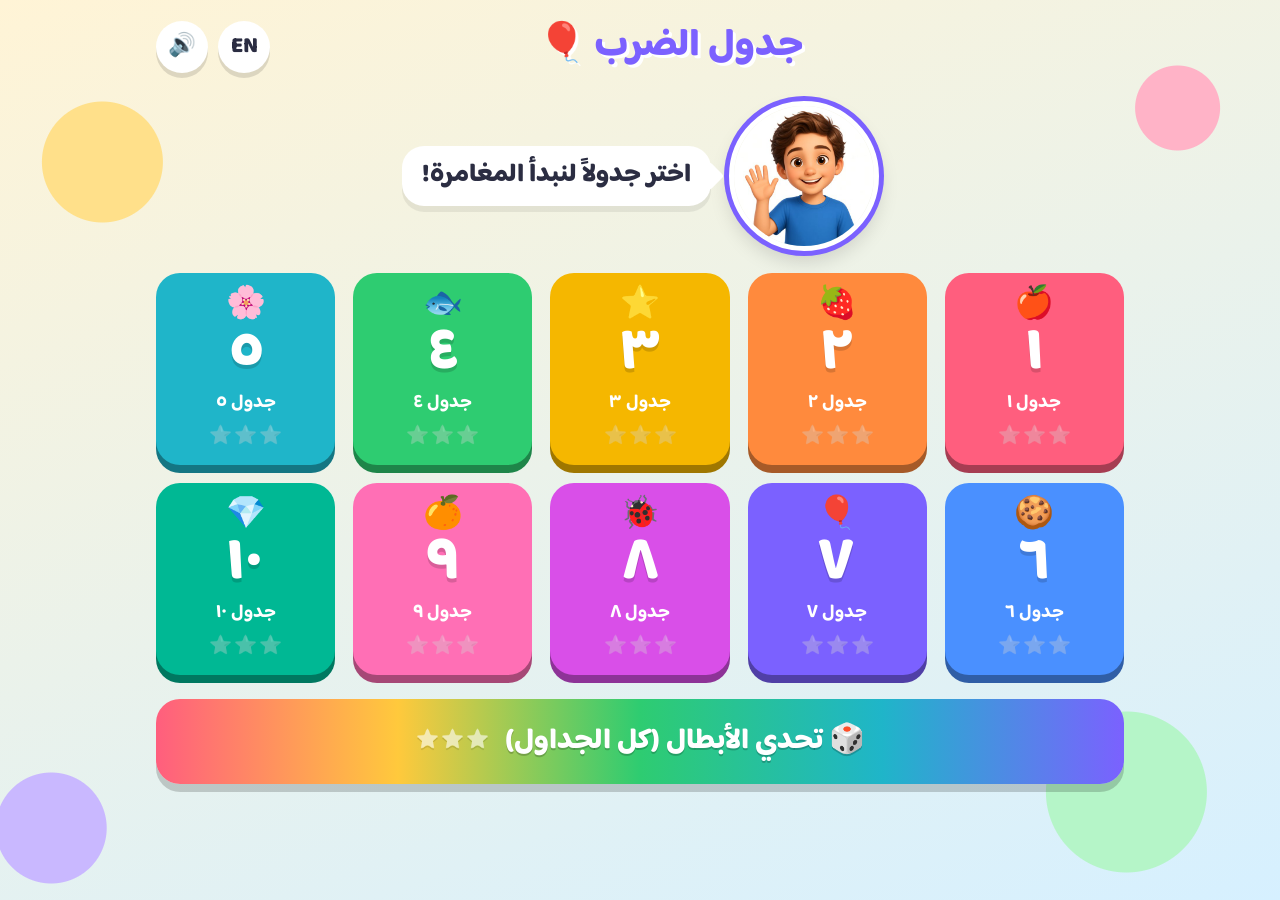
==== index.html @ 3c99bd3b "Times tables app with avatar, offline support and Android APK build Co-authored-by: Cursor <cursorag" ====
<!doctype html>
<html lang="ar" dir="rtl">
<head>
  <meta charset="utf-8">
  <meta name="viewport" content="width=device-width, initial-scale=1, viewport-fit=cover">
  <meta name="theme-color" content="#7B61FF">
  <title>جدول الضرب</title>
  <link rel="manifest" href="manifest.webmanifest">
  <link rel="icon" type="image/png" href="icons/icon-192.png">
  <link rel="apple-touch-icon" href="icons/apple-touch-icon.png">
  <meta name="apple-mobile-web-app-capable" content="yes">
  <meta name="mobile-web-app-capable" content="yes">
  <meta name="apple-mobile-web-app-title" content="جدول الضرب">
  <meta name="apple-mobile-web-app-status-bar-style" content="default">
  <link rel="preconnect" href="https://fonts.googleapis.com">
  <link rel="preconnect" href="https://fonts.gstatic.com" crossorigin>
  <link href="https://fonts.googleapis.com/css2?family=Baloo+Bhaijaan+2:wght@500;700;800&display=swap" rel="stylesheet">
  <link rel="stylesheet" href="css/styles.css">
</head>
<body>
  <canvas id="confetti" aria-hidden="true"></canvas>

  <header class="topbar">
    <button id="homeBtn" class="icon-btn" type="button">🏠</button>
    <h1 id="appTitle"></h1>
    <div class="top-actions">
      <button id="langBtn" class="icon-btn" type="button"></button>
      <button id="soundBtn" class="icon-btn" type="button"></button>
    </div>
  </header>

  <main id="app"></main>

  <script src="js/sounds.js"></script>
  <script src="js/confetti.js"></script>
  <script src="js/app.js"></script>
  <script>
    if ('serviceWorker' in navigator) {
      addEventListener('load', () => navigator.serviceWorker.register('sw.js'));
    }
  </script>
</body>
</html>
---- css/styles.css ----
:root {
  --ink: #2B2D42;
  --pink: #FF5E7E;
  --pink-dark: #C93D5C;
  --yellow: #FFC93C;
  --green: #2ECC71;
  --green-dark: #1E9E55;
  --blue: #1FB5C9;
  --blue-dark: #168797;
  --purple: #7B61FF;
  --purple-dark: #5A43D6;
  --radius: 24px;
  --font: 'Baloo Bhaijaan 2', 'Segoe UI', Tahoma, sans-serif;
}

* { box-sizing: border-box; }

html, body { margin: 0; min-height: 100%; }

body {
  font-family: var(--font);
  color: var(--ink);
  background:
    radial-gradient(circle at 8% 18%, #FFE08A 0 60px, transparent 61px),
    radial-gradient(circle at 92% 12%, #FFB3C7 0 42px, transparent 43px),
    radial-gradient(circle at 88% 88%, #B5F5C8 0 80px, transparent 81px),
    radial-gradient(circle at 4% 92%, #C9B8FF 0 55px, transparent 56px),
    linear-gradient(160deg, #FFF4D6, #D6F0FF);
  background-attachment: fixed;
  -webkit-tap-highlight-color: transparent;
}

button {
  font-family: inherit;
  cursor: pointer;
  border: none;
  color: inherit;
}

button:focus-visible {
  outline: 4px solid var(--purple);
  outline-offset: 3px;
}

#confetti {
  position: fixed;
  inset: 0;
  width: 100%;
  height: 100%;
  pointer-events: none;
  z-index: 50;
}

.center { text-align: center; }

.card {
  background: #fff;
  border-radius: var(--radius);
  box-shadow: 0 8px 0 rgba(0, 0, 0, .07), 0 14px 30px rgba(0, 0, 0, .08);
  padding: 20px;
}

/* ---------- Top bar ---------- */

.topbar {
  display: flex;
  align-items: center;
  justify-content: space-between;
  gap: 12px;
  max-width: 1000px;
  margin: 0 auto;
  padding: 14px 16px;
}

.topbar h1 {
  margin: 0;
  font-size: clamp(1.5rem, 4.5vw, 2.4rem);
  font-weight: 800;
  color: var(--purple);
  text-align: center;
  text-shadow: 3px 3px 0 #fff;
}

.top-actions { display: flex; gap: 10px; }

.icon-btn {
  width: 52px;
  height: 52px;
  flex: none;
  border-radius: 50%;
  background: #fff;
  font-size: 1.4rem;
  font-weight: 800;
  box-shadow: 0 5px 0 rgba(0, 0, 0, .12);
  transition: transform .1s, box-shadow .1s;
}

.icon-btn:active { transform: translateY(3px); box-shadow: 0 2px 0 rgba(0, 0, 0, .12); }
.icon-btn.hidden { visibility: hidden; }

main {
  max-width: 1000px;
  margin: 0 auto;
  padding: 4px 16px 48px;
}

/* ---------- Home ---------- */

.grid {
  display: grid;
  grid-template-columns: repeat(auto-fill, minmax(150px, 1fr));
  gap: 18px;
}

.table-card {
  display: flex;
  flex-direction: column;
  align-items: center;
  gap: 2px;
  padding: 14px 10px 12px;
  border-radius: var(--radius);
  background: var(--c);
  color: #fff;
  box-shadow: 0 8px 0 color-mix(in srgb, var(--c) 65%, #000);
  transition: transform .12s, box-shadow .12s;
}

.table-card:hover { transform: translateY(-4px) rotate(-1.5deg); }
.table-card:active { transform: translateY(5px); box-shadow: 0 3px 0 color-mix(in srgb, var(--c) 65%, #000); }

.card-emoji { font-size: 2rem; line-height: 1.2; }
.card-num { font-size: 3.6rem; font-weight: 800; line-height: 1; text-shadow: 0 4px 0 rgba(0, 0, 0, .15); }
.card-label { font-size: 1.15rem; font-weight: 700; }

.stars { display: inline-flex; gap: 2px; font-size: 1.15rem; }
.star { filter: grayscale(1); opacity: .35; }
.star.on { filter: none; opacity: 1; }

.mixed-card {
  display: flex;
  flex-wrap: wrap;
  align-items: center;
  justify-content: center;
  gap: 10px 16px;
  width: 100%;
  margin-top: 24px;
  padding: 18px;
  border-radius: var(--radius);
  background: linear-gradient(90deg, #FF5E7E, #FFC93C, #2ECC71, #1FB5C9, #7B61FF);
  color: #fff;
  font-size: clamp(1.3rem, 3.5vw, 1.8rem);
  font-weight: 800;
  text-shadow: 0 2px 0 rgba(0, 0, 0, .2);
  box-shadow: 0 8px 0 rgba(0, 0, 0, .18);
  transition: transform .12s;
}

.mixed-card:hover { transform: translateY(-3px) scale(1.01); }
.mixed-card .star:not(.on) { filter: grayscale(1) brightness(2); opacity: .6; }

/* ---------- Mascot ---------- */

.mascot-row {
  --avatar: clamp(96px, 20vw, 140px);
  display: flex;
  align-items: center;
  justify-content: center;
  gap: 18px;
  margin: 4px 0 16px;
}

.mascot-row.large { --avatar: clamp(110px, 26vw, 150px); margin-bottom: 22px; }

.avatar {
  width: var(--avatar);
  height: var(--avatar);
  flex: none;
  border-radius: 50%;
  object-fit: cover;
  background: #fff;
  border: 5px solid #fff;
  box-shadow: 0 0 0 5px var(--c, var(--purple)), 0 10px 20px rgba(0, 0, 0, .15);
  user-select: none;
}

.mascot-row.large .avatar { animation: float 3s ease-in-out infinite; }

.bubble {
  position: relative;
  max-width: 420px;
  padding: 12px 20px;
  border-radius: 22px;
  background: #fff;
  font-size: clamp(1.15rem, 3.4vw, 1.6rem);
  font-weight: 800;
  line-height: 1.4;
  box-shadow: 0 6px 0 rgba(0, 0, 0, .07);
}

.bubble::before {
  content: '';
  position: absolute;
  top: 50%;
  inset-inline-start: -9px;
  width: 20px;
  height: 20px;
  background: #fff;
  transform: translateY(-50%) rotate(45deg);
  border-radius: 3px;
}

.jump { animation: jump .7s cubic-bezier(.3, 1.5, .6, 1); }
.nod { animation: nod .8s ease-in-out; }

/* ---------- Equation & arrays ---------- */

.equation {
  display: flex;
  align-items: center;
  justify-content: center;
  gap: .35em;
  font-size: 2rem;
  font-weight: 800;
  line-height: 1.3;
}

.equation .op { color: var(--pink); }
.equation .ans { color: color-mix(in srgb, var(--c, var(--purple)) 75%, #000); min-width: 1.2em; text-align: center; }

.array {
  display: flex;
  flex-direction: column;
  align-items: center;
  gap: 6px;
  font-size: var(--s);
}

.arr-row {
  display: flex;
  gap: 2px;
  padding: 2px 10px;
  border-radius: 14px;
  background: color-mix(in srgb, var(--c, var(--purple)) 16%, #fff);
}

.arr-row span { line-height: 1.25; }

.array-caption {
  margin: 12px 0 0;
  font-size: 1.2rem;
  font-weight: 700;
  text-align: center;
}

/* ---------- Review ---------- */

.review h2 {
  margin: 0;
  text-align: center;
  font-size: clamp(1.5rem, 4vw, 2.2rem);
}

.hint {
  margin: 2px 0 16px;
  text-align: center;
  font-size: 1.15rem;
}

.review-layout {
  display: grid;
  grid-template-columns: 1fr 1fr;
  gap: 20px;
  align-items: start;
}

.facts { display: flex; flex-direction: column; gap: 8px; }

.fact-row {
  padding: 4px 16px;
  border: 4px solid transparent;
  border-radius: 18px;
  background: #fff;
  box-shadow: 0 4px 0 rgba(0, 0, 0, .07);
  transition: transform .12s, border-color .12s;
}

.fact-row:nth-child(odd) { background: color-mix(in srgb, var(--c) 12%, #fff); }
.fact-row:hover { transform: scale(1.02); }
.fact-row.selected { border-color: var(--c); transform: scale(1.03); }
.fact-row .equation { font-size: 1.8rem; }

.review .visual {
  position: sticky;
  top: 16px;
  min-height: 220px;
  display: flex;
  flex-direction: column;
  align-items: center;
  justify-content: center;
  border-top: 10px solid var(--c);
}

@media (max-width: 720px) {
  .review-layout { grid-template-columns: 1fr; }
  .review .visual { position: static; order: -1; min-height: 160px; }
}

/* ---------- Buttons ---------- */

.big-btn {
  margin-top: 20px;
  padding: 12px 34px;
  border-radius: 999px;
  background: var(--pink);
  color: #fff;
  font-size: clamp(1.3rem, 4vw, 1.7rem);
  font-weight: 800;
  box-shadow: 0 7px 0 var(--pink-dark);
  transition: transform .1s, box-shadow .1s;
}

.big-btn:hover { transform: translateY(-2px); }
.big-btn:active { transform: translateY(5px); box-shadow: 0 2px 0 var(--pink-dark); }
.big-btn.alt { background: var(--blue); box-shadow: 0 7px 0 var(--blue-dark); }
.big-btn.alt2 { background: var(--purple); box-shadow: 0 7px 0 var(--purple-dark); }

/* ---------- Quiz ---------- */

.quiz-top {
  display: flex;
  align-items: center;
  justify-content: space-between;
  gap: 12px;
  margin-bottom: 16px;
}

.dots { display: flex; flex-wrap: wrap; gap: 7px; }

.dot {
  width: 20px;
  height: 20px;
  border-radius: 50%;
  background: #fff;
  box-shadow: inset 0 0 0 3px rgba(0, 0, 0, .1);
  transition: transform .2s;
}

.dot.now { background: var(--yellow); transform: scale(1.3); }
.dot.ok { background: var(--green); }
.dot.miss { background: #FFB199; }

.streak {
  padding: 4px 16px;
  border-radius: 999px;
  background: #fff;
  font-size: 1.3rem;
  font-weight: 800;
  box-shadow: 0 4px 0 rgba(0, 0, 0, .08);
}

.streak.hot { background: #FFE08A; animation: pulse 1s ease-in-out infinite; }

.question {
  text-align: center;
  border-top: 12px solid var(--c);
}

.q-label { margin: 0; font-size: 1.1rem; font-weight: 700; opacity: .65; }
.question .equation { font-size: clamp(3rem, 11vw, 5.2rem); }

.qmark {
  display: inline-block;
  color: var(--pink);
  animation: wobble 1.6s ease-in-out infinite;
}

.choices {
  display: grid;
  grid-template-columns: repeat(2, 1fr);
  gap: 16px;
  margin-top: 20px;
}

@media (min-width: 720px) {
  .choices { grid-template-columns: repeat(4, 1fr); }
}

.choice {
  min-height: 84px;
  padding: 10px 0;
  border: 4px solid var(--c);
  border-radius: 22px;
  background: #fff;
  font-size: clamp(2rem, 7vw, 2.8rem);
  font-weight: 800;
  box-shadow: 0 7px 0 color-mix(in srgb, var(--c) 60%, #000);
  transition: transform .1s, box-shadow .1s, opacity .2s;
}

.choice:hover:not(:disabled) { transform: translateY(-3px); }
.choice:active:not(:disabled) { transform: translateY(5px); box-shadow: 0 2px 0 color-mix(in srgb, var(--c) 60%, #000); }
.choice:disabled { cursor: default; }

.choice.right {
  border-color: var(--green);
  background: var(--green);
  color: #fff;
  box-shadow: 0 7px 0 var(--green-dark);
  animation: bounce .6s;
}

.choice.wrong {
  border-color: #FF8A6B;
  background: #FFE1D9;
  animation: wiggle .5s;
}

.choice.faded { opacity: .4; }

.feedback {
  min-height: 90px;
  margin-top: 20px;
  text-align: center;
}

.streak-msg { font-size: 1.5rem; font-weight: 800; color: #E8590C; }

.oops { margin-bottom: 14px; font-size: clamp(1.3rem, 4vw, 1.7rem); font-weight: 700; }
.oops b { font-size: 1.4em; color: var(--green-dark); }

.hint-visual { width: fit-content; max-width: 100%; margin: 0 auto; }

/* ---------- Result ---------- */

.result {
  max-width: 560px;
  margin: 20px auto 0;
  text-align: center;
}

.result-avatar {
  width: min(220px, 60vw);
  aspect-ratio: 1;
  border-radius: 50%;
  object-fit: cover;
  border: 6px solid #fff;
  box-shadow: 0 0 0 6px var(--yellow), 0 12px 24px rgba(0, 0, 0, .15);
  animation: float 2.5s ease-in-out infinite;
}
.result h2 { margin: 8px 0 0; font-size: clamp(1.6rem, 5vw, 2.2rem); }
.score { margin: 6px 0; font-size: 1.4rem; font-weight: 700; }
.stars-big .stars { font-size: 3.2rem; gap: 8px; }

.result-actions {
  display: flex;
  flex-direction: column;
  align-items: center;
}

.result-actions .big-btn { width: min(100%, 360px); margin-top: 16px; }

/* ---------- Animations ---------- */

.pop-in { animation: pop-in .45s cubic-bezier(.3, 1.6, .6, 1) backwards; animation-delay: var(--d, 0ms); }
.bounce { display: inline-block; animation: bounce .6s; }

@keyframes pop-in {
  from { transform: scale(.6); opacity: 0; }
  to { transform: scale(1); opacity: 1; }
}

@keyframes bounce {
  0% { transform: scale(1); }
  30% { transform: scale(1.2); }
  60% { transform: scale(.94); }
  100% { transform: scale(1); }
}

@keyframes wiggle {
  0%, 100% { transform: translateX(0); }
  20% { transform: translateX(-8px); }
  40% { transform: translateX(8px); }
  60% { transform: translateX(-5px); }
  80% { transform: translateX(5px); }
}

@keyframes float {
  0%, 100% { transform: translateY(0); }
  50% { transform: translateY(-8px); }
}

@keyframes jump {
  0% { transform: translateY(0) scale(1); }
  35% { transform: translateY(-22px) scale(1.12) rotate(-6deg); }
  65% { transform: translateY(0) scale(.96) rotate(4deg); }
  100% { transform: translateY(0) scale(1); }
}

@keyframes nod {
  0%, 100% { transform: rotate(0); }
  25% { transform: rotate(-7deg); }
  50% { transform: rotate(6deg); }
  75% { transform: rotate(-3deg); }
}

@keyframes pulse {
  0%, 100% { transform: scale(1); }
  50% { transform: scale(1.08); }
}

@keyframes wobble {
  0%, 100% { transform: rotate(0); }
  25% { transform: rotate(-12deg); }
  75% { transform: rotate(12deg); }
}

@media (prefers-reduced-motion: reduce) {
  *, *::before, *::after {
    animation-duration: .01ms !important;
    animation-iteration-count: 1 !important;
    transition: none !important;
  }
}
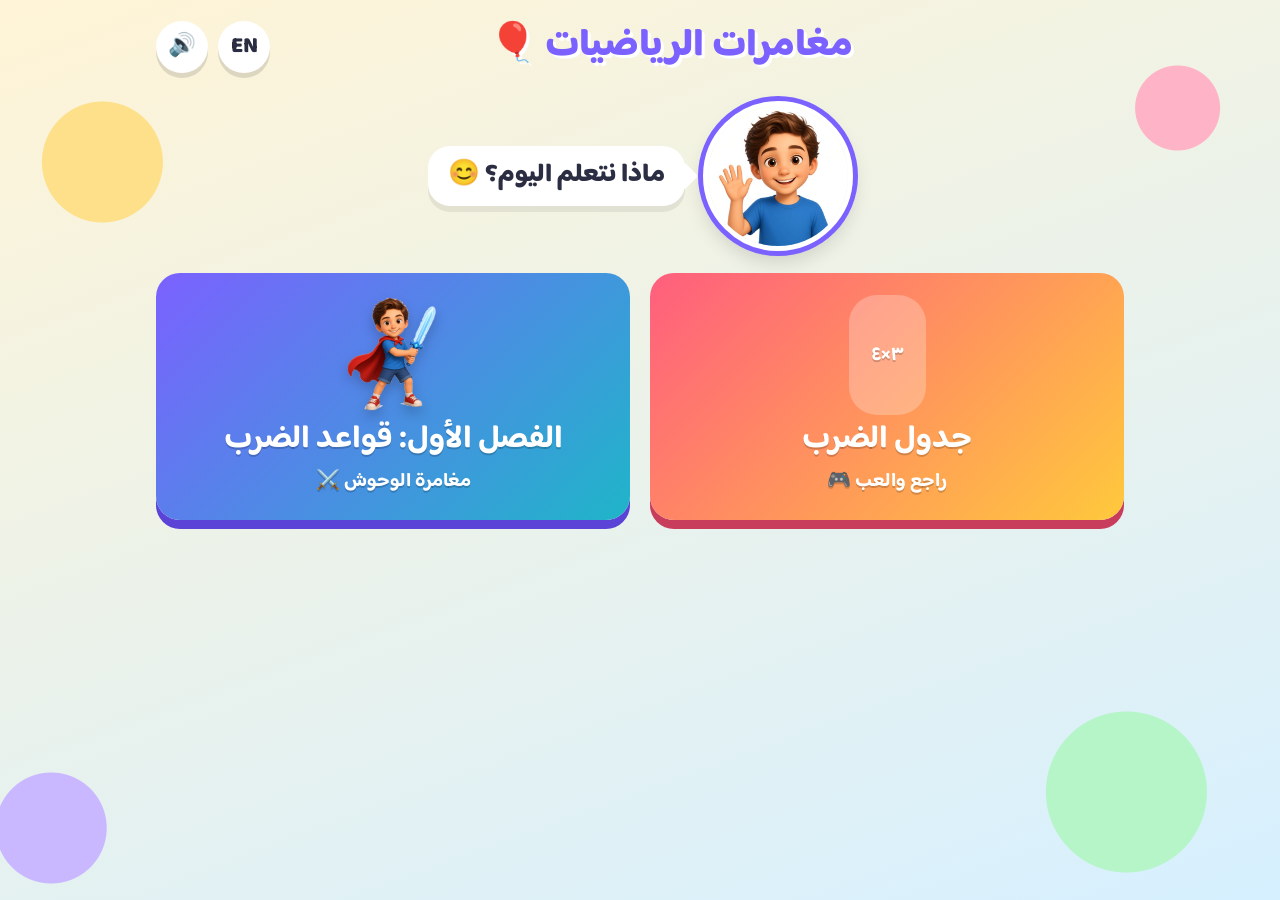
==== commit 2872e052: "Add Chapter 1 monster battle game (rules of multiplication) New start menu to choose Times Tables or" ====
--- a/index.html
+++ b/index.html
@@ -16,6 +16,7 @@
   <link rel="preconnect" href="https://fonts.gstatic.com" crossorigin>
   <link href="https://fonts.googleapis.com/css2?family=Baloo+Bhaijaan+2:wght@500;700;800&display=swap" rel="stylesheet">
   <link rel="stylesheet" href="css/styles.css">
+  <link rel="stylesheet" href="css/chapter1.css">
 </head>
 <body>
   <canvas id="confetti" aria-hidden="true"></canvas>
@@ -33,6 +34,7 @@
 
   <script src="js/sounds.js"></script>
   <script src="js/confetti.js"></script>
+  <script src="js/chapter1.js"></script>
   <script src="js/app.js"></script>
   <script>
     if ('serviceWorker' in navigator) {
--- a/css/chapter1.css
+++ b/css/chapter1.css
@@ -0,0 +1,289 @@
+/* ---------- Start menu ---------- */
+
+.start-cards {
+  display: grid;
+  grid-template-columns: repeat(auto-fit, minmax(260px, 1fr));
+  gap: 20px;
+}
+
+.start-card {
+  display: flex;
+  flex-direction: column;
+  align-items: center;
+  gap: 4px;
+  padding: 22px 16px;
+  border-radius: var(--radius);
+  background: var(--bg);
+  color: #fff;
+  text-shadow: 0 2px 0 rgba(0, 0, 0, .18);
+  box-shadow: 0 9px 0 var(--edge);
+  transition: transform .12s, box-shadow .12s;
+}
+
+.start-card:hover { transform: translateY(-4px) rotate(-1deg); }
+.start-card:active { transform: translateY(6px); box-shadow: 0 3px 0 var(--edge); }
+.start-card img { width: 120px; height: 120px; object-fit: contain; filter: drop-shadow(0 6px 6px rgba(0, 0, 0, .2)); }
+.start-icon {
+  display: flex;
+  align-items: center;
+  justify-content: center;
+  height: 120px;
+  padding: 0 22px;
+  border-radius: 28px;
+  background: rgba(255, 255, 255, .25);
+  font-size: 4rem;
+  font-weight: 800;
+}
+.start-card b { font-size: clamp(1.5rem, 4.5vw, 2rem); line-height: 1.3; }
+.start-card span { font-size: 1.2rem; font-weight: 700; }
+
+/* ---------- Shared ---------- */
+
+.ch1-title {
+  margin: 0 0 4px;
+  text-align: center;
+  font-size: clamp(1.4rem, 4vw, 2.1rem);
+  color: color-mix(in srgb, var(--c, var(--purple)) 70%, #000);
+}
+
+.hero-avatar { object-fit: contain; background: #FFF7E0; }
+
+.ch1-eq {
+  display: flex;
+  flex-wrap: wrap;
+  align-items: center;
+  justify-content: center;
+  gap: .25em;
+  font-size: clamp(2rem, 8vw, 3.4rem);
+  font-weight: 800;
+  line-height: 1.3;
+}
+
+.ch1-eq .op { color: var(--pink); }
+
+.ch1-eq .box {
+  display: inline-flex;
+  align-items: center;
+  justify-content: center;
+  min-width: 1.4em;
+  height: 1.4em;
+  padding: 0 .15em;
+  border: 4px dashed var(--c, var(--purple));
+  border-radius: 14px;
+  background: color-mix(in srgb, var(--c, var(--purple)) 10%, #fff);
+}
+
+.ch1-eq .box.filled {
+  border-style: solid;
+  border-color: var(--green);
+  background: var(--green);
+  color: #fff;
+  animation: bounce .6s;
+}
+
+.ch1-visual { display: flex; flex-direction: column; align-items: center; }
+
+.ch1-dots { display: flex; flex-direction: column; align-items: center; gap: 4px; direction: ltr; }
+.dot-row { display: flex; gap: 4px; }
+
+.ch1-dot {
+  width: var(--dot);
+  height: var(--dot);
+  border-radius: 50%;
+  background: var(--purple);
+  box-shadow: inset 0 -3px 0 rgba(0, 0, 0, .18);
+}
+
+.ch1-dot.b { background: #FF8A3D; }
+.ch1-dot.c { background: var(--blue); }
+
+.swap { display: flex; flex-wrap: wrap; align-items: center; justify-content: center; gap: 14px; }
+.swap-eq { font-size: 2.4rem; font-weight: 800; color: var(--pink); }
+
+.empty-groups { display: flex; flex-wrap: wrap; justify-content: center; gap: 10px; max-width: 320px; }
+
+.empty-group {
+  width: 52px;
+  height: 52px;
+  border: 4px dashed var(--blue);
+  border-radius: 50%;
+}
+
+/* ---------- Map ---------- */
+
+.levels { display: flex; flex-direction: column; gap: 14px; }
+
+.level-card {
+  display: flex;
+  align-items: center;
+  gap: 14px;
+  width: 100%;
+  padding: 10px 16px;
+  border: 4px solid var(--c);
+  border-radius: var(--radius);
+  background: #fff;
+  text-align: start;
+  box-shadow: 0 7px 0 color-mix(in srgb, var(--c) 60%, #000);
+  transition: transform .12s, box-shadow .12s;
+}
+
+.level-card:hover { transform: translateY(-3px); }
+.level-card:active { transform: translateY(5px); box-shadow: 0 2px 0 color-mix(in srgb, var(--c) 60%, #000); }
+.level-card.boss { background: linear-gradient(90deg, #FFF3C4, #F1E8FF); }
+.level-card.locked { filter: grayscale(.8); opacity: .75; }
+
+.level-monster { width: 84px; height: 84px; flex: none; object-fit: contain; }
+.level-info { display: flex; flex: 1; flex-direction: column; line-height: 1.35; }
+.level-num { font-size: 1rem; font-weight: 700; color: var(--c); }
+.level-info b { font-size: clamp(1.25rem, 4vw, 1.6rem); }
+.level-sub { font-size: 1.05rem; opacity: .75; }
+.level-status { flex: none; font-size: 1.6rem; }
+
+/* ---------- Learn ---------- */
+
+.rule-card { border-top: 12px solid var(--c); }
+.rule-card .ch1-eq { margin-bottom: 14px; }
+
+.rule-list { margin: 0; padding: 0; list-style: none; display: flex; flex-direction: column; gap: 10px; }
+.rule-list li { display: flex; align-items: center; gap: 12px; font-size: 1.15rem; line-height: 1.45; }
+.rule-list img { width: 56px; height: 56px; flex: none; object-fit: contain; }
+
+.vs-preview { display: flex; align-items: center; justify-content: center; gap: 12px; margin-top: 16px; }
+.vs-preview img { width: 110px; height: 110px; object-fit: contain; animation: float 2.4s ease-in-out infinite; }
+.vs-preview p { margin: 0; font-size: 1.35rem; font-weight: 800; }
+
+/* ---------- Battle ---------- */
+
+.arena {
+  --toward: 1;
+  position: relative;
+  display: flex;
+  align-items: flex-end;
+  justify-content: space-between;
+  gap: 8px;
+  padding: 12px 12px 18px;
+  border: 5px solid #fff;
+  border-radius: var(--radius);
+  background:
+    radial-gradient(circle at 85% 18%, #FFF6B0 0 28px, transparent 29px),
+    linear-gradient(#9EE3FF 0%, #D4F4FF 58%, #8EDB6E 58%, #5FC14A 100%);
+  box-shadow: 0 8px 0 rgba(0, 0, 0, .08);
+  overflow: hidden;
+}
+
+[dir=rtl] .arena { --toward: -1; }
+
+.fighter { display: flex; flex: 1; flex-direction: column; align-items: center; gap: 6px; min-width: 0; }
+.fighter img { display: block; width: clamp(120px, 34vw, 210px); height: clamp(120px, 34vw, 210px); object-fit: contain; filter: drop-shadow(0 8px 4px rgba(0, 0, 0, .22)); user-select: none; }
+
+[dir=rtl] .hero-img[data-face=right],
+[dir=ltr] .hero-img[data-face=left] { transform: scaleX(-1); }
+
+.hearts { display: flex; gap: 4px; font-size: clamp(1.5rem, 5vw, 2rem); }
+.heart.lost { animation: bounce .5s; opacity: .7; }
+
+.hp { width: min(100%, 220px); text-align: center; }
+.hp-name { display: block; font-size: 1.1rem; font-weight: 800; }
+
+.hp-bar {
+  height: 18px;
+  border: 3px solid #fff;
+  border-radius: 999px;
+  background: rgba(0, 0, 0, .18);
+  overflow: hidden;
+  direction: ltr;
+}
+
+[dir=rtl] .hp-bar { direction: rtl; }
+
+.hp-fill { height: 100%; border-radius: 999px; background: var(--green); transition: width .4s ease-out, background .4s; }
+.hp-fill.mid { background: var(--yellow); }
+.hp-fill.low { background: var(--pink); }
+.hp-num { font-size: 1rem; font-weight: 800; }
+
+.monster-wrap { position: relative; }
+
+.bob { animation: bob 2.2s ease-in-out infinite; }
+.bob.slow { animation-duration: 2.8s; }
+
+#heroWrap.lunge { animation: lunge .6s ease-out; }
+#heroWrap.hurt { animation: hit .5s ease-out; }
+.monster-wrap.hit { animation: hit .5s ease-out; }
+.monster-wrap.lunge-back { animation: lunge-back .6s ease-out; }
+.monster-wrap.defeated { animation: defeated 1.2s ease-in forwards; }
+
+#fx { position: absolute; inset: 0; pointer-events: none; }
+.boom { position: absolute; top: 30%; left: 50%; font-size: 4rem; transform: translate(-50%, -50%); animation: boom .6s ease-out forwards; }
+.damage { position: absolute; top: 4%; left: 50%; font-size: 2.2rem; font-weight: 800; color: var(--pink); text-shadow: 2px 2px 0 #fff; animation: float-up 1s ease-out forwards; }
+
+.battle-talk {
+  width: fit-content;
+  max-width: 100%;
+  margin: 14px auto 0;
+  padding: 8px 20px;
+  border-radius: 999px;
+  background: #fff;
+  font-size: clamp(1.1rem, 3.6vw, 1.4rem);
+  font-weight: 800;
+  text-align: center;
+  box-shadow: 0 5px 0 rgba(0, 0, 0, .07);
+}
+
+.ch1-question { margin-top: 14px; border-top: 12px solid var(--c); }
+
+.hint-card { width: fit-content; max-width: 100%; margin: 0 auto; }
+.hint-rule { margin: 0 0 12px; font-size: 1.2rem; font-weight: 700; }
+
+/* ---------- End ---------- */
+
+.ch1-end { max-width: 560px; margin: 20px auto 0; text-align: center; border-top: 12px solid var(--c); }
+.ch1-end h2 { margin: 8px 0 0; font-size: clamp(1.5rem, 5vw, 2.1rem); }
+
+.end-scene { display: flex; align-items: flex-end; justify-content: center; gap: 10px; }
+.end-hero { width: min(200px, 45vw); animation: float 2.5s ease-in-out infinite; }
+.end-monster { width: min(140px, 32vw); }
+.end-monster.beaten { transform: rotate(-80deg) translateY(20px); filter: grayscale(.7); opacity: .65; }
+
+/* ---------- Animations ---------- */
+
+@keyframes bob {
+  0%, 100% { transform: translateY(0); }
+  50% { transform: translateY(-6px); }
+}
+
+@keyframes lunge {
+  0% { transform: translateX(0); }
+  35% { transform: translateX(calc(var(--toward) * 70px)) scale(1.08); }
+  100% { transform: translateX(0); }
+}
+
+@keyframes lunge-back {
+  0% { transform: translateX(0); }
+  35% { transform: translateX(calc(var(--toward) * -60px)) scale(1.08); }
+  100% { transform: translateX(0); }
+}
+
+@keyframes hit {
+  0%, 100% { transform: translateX(0); filter: none; }
+  20% { transform: translateX(-10px); filter: brightness(1.8) saturate(.3); }
+  40% { transform: translateX(10px); }
+  60% { transform: translateX(-6px); filter: brightness(1.5); }
+  80% { transform: translateX(4px); }
+}
+
+@keyframes defeated {
+  0% { transform: none; opacity: 1; }
+  30% { transform: translateY(-20px) rotate(10deg); }
+  100% { transform: translateY(40px) rotate(-90deg) scale(.6); opacity: 0; }
+}
+
+@keyframes boom {
+  0% { transform: translate(-50%, -50%) scale(.3); opacity: 1; }
+  60% { transform: translate(-50%, -50%) scale(1.3); opacity: 1; }
+  100% { transform: translate(-50%, -50%) scale(1.5); opacity: 0; }
+}
+
+@keyframes float-up {
+  0% { transform: translate(-50%, 0); opacity: 1; }
+  100% { transform: translate(-50%, -50px); opacity: 0; }
+}
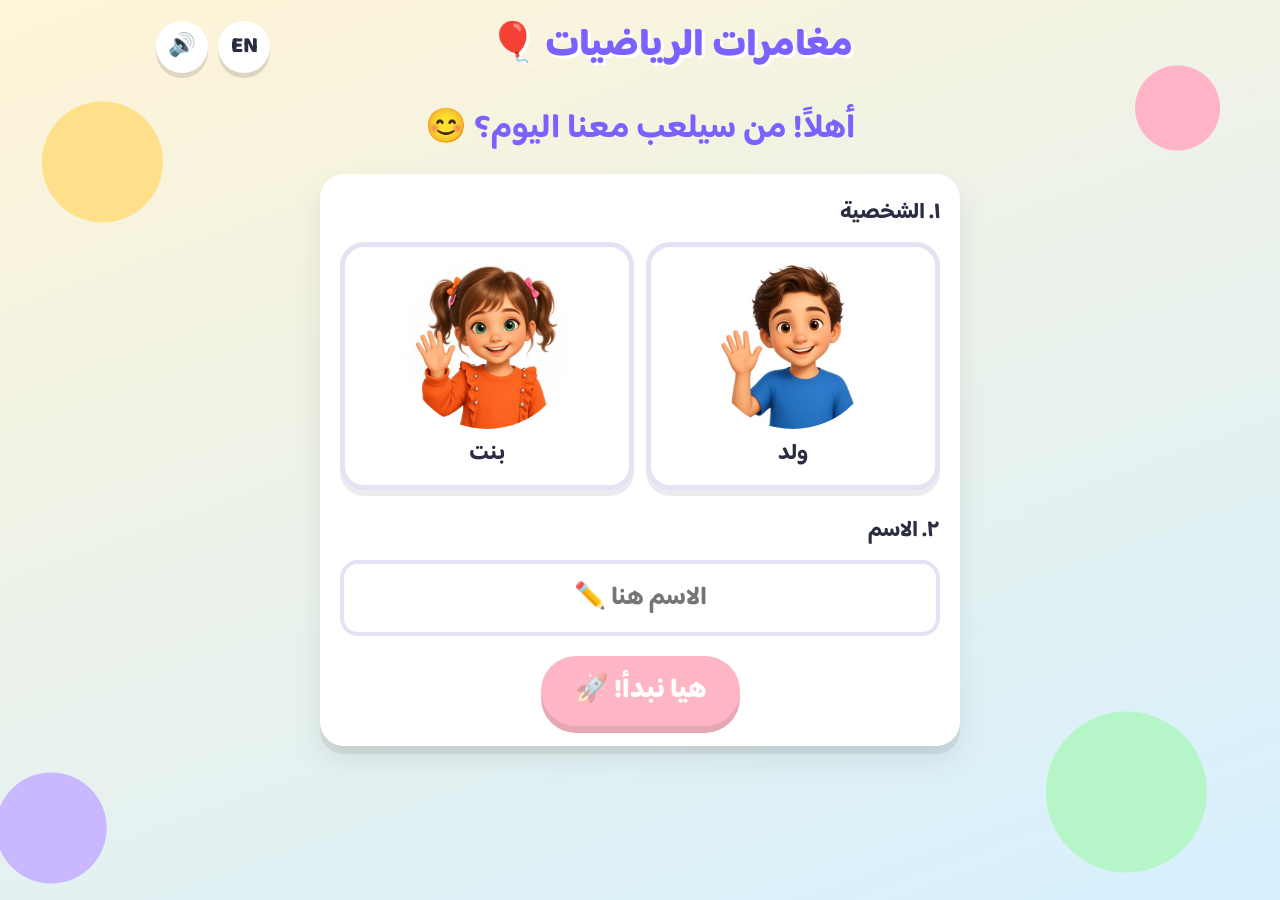
==== commit 52190e11: "Add Chapter 2 time adventure and boy/girl profile with saved name Chapter 2 'A Day with the Hero': r" ====
--- a/index.html
+++ b/index.html
@@ -17,6 +17,7 @@
   <link href="https://fonts.googleapis.com/css2?family=Baloo+Bhaijaan+2:wght@500;700;800&display=swap" rel="stylesheet">
   <link rel="stylesheet" href="css/styles.css">
   <link rel="stylesheet" href="css/chapter1.css">
+  <link rel="stylesheet" href="css/chapter2.css">
 </head>
 <body>
   <canvas id="confetti" aria-hidden="true"></canvas>
@@ -32,9 +33,11 @@
 
   <main id="app"></main>
 
+  <script src="js/profile.js"></script>
   <script src="js/sounds.js"></script>
   <script src="js/confetti.js"></script>
   <script src="js/chapter1.js"></script>
+  <script src="js/chapter2.js"></script>
   <script src="js/app.js"></script>
   <script>
     if ('serviceWorker' in navigator) {
--- a/css/styles.css
+++ b/css/styles.css
@@ -430,6 +430,72 @@
 
 .hint-visual { width: fit-content; max-width: 100%; margin: 0 auto; }
 
+/* ---------- Setup ---------- */
+
+.setup { max-width: 640px; margin: 0 auto; }
+
+.setup-talk {
+  margin: 4px 0 16px;
+  text-align: center;
+  font-size: clamp(1.5rem, 5vw, 2.1rem);
+  color: var(--purple);
+}
+
+.setup-card h3 { margin: 0 0 10px; font-size: 1.4rem; }
+
+.avatar-choices {
+  display: grid;
+  grid-template-columns: repeat(2, minmax(0, 1fr));
+  gap: 12px;
+  margin-bottom: 22px;
+}
+
+.avatar-choice {
+  display: flex;
+  flex-direction: column;
+  align-items: center;
+  gap: 6px;
+  padding: 12px;
+  border: 5px solid #E6E1F5;
+  border-radius: var(--radius);
+  background: #fff;
+  font-size: 1.4rem;
+  box-shadow: 0 6px 0 rgba(0, 0, 0, .08);
+  transition: transform .12s, border-color .12s;
+}
+
+.avatar-choice img { width: 100%; max-width: 170px; aspect-ratio: 1; border-radius: 50%; object-fit: cover; }
+.avatar-choice:hover { transform: translateY(-3px); }
+.avatar-choice.selected { border-color: var(--green); background: #EFFFF5; }
+.avatar-choice.selected b::after { content: ' ✅'; }
+
+.name-input {
+  width: 100%;
+  padding: 12px 18px;
+  border: 4px solid #E6E1F5;
+  border-radius: 18px;
+  font-family: inherit;
+  font-size: 1.6rem;
+  font-weight: 700;
+  color: var(--ink);
+  text-align: center;
+  outline: none;
+}
+
+.name-input:focus { border-color: var(--purple); }
+
+.big-btn:disabled { opacity: .45; cursor: default; transform: none; }
+
+.link-btn {
+  margin-top: 18px;
+  padding: 6px 14px;
+  border-radius: 999px;
+  background: rgba(255, 255, 255, .7);
+  font-size: 1.1rem;
+  font-weight: 700;
+  color: var(--purple-dark);
+}
+
 /* ---------- Result ---------- */
 
 .result {
--- a/css/chapter1.css
+++ b/css/chapter1.css
@@ -23,7 +23,7 @@
 .start-card:hover { transform: translateY(-4px) rotate(-1deg); }
 .start-card:active { transform: translateY(6px); box-shadow: 0 3px 0 var(--edge); }
 .start-card img { width: 120px; height: 120px; object-fit: contain; filter: drop-shadow(0 6px 6px rgba(0, 0, 0, .2)); }
-.start-icon {
+.start-card .start-icon {
   display: flex;
   align-items: center;
   justify-content: center;
--- a/css/chapter2.css
+++ b/css/chapter2.css
@@ -0,0 +1,255 @@
+/* ---------- Map ---------- */
+
+.level-icon {
+  display: flex;
+  align-items: center;
+  justify-content: center;
+  width: 84px;
+  height: 84px;
+  flex: none;
+  border-radius: 50%;
+  background: color-mix(in srgb, var(--c) 18%, #fff);
+  font-size: 2.8rem;
+}
+
+/* ---------- Clock ---------- */
+
+.clock {
+  display: block;
+  width: min(250px, 66vw);
+  margin: 0 auto;
+  user-select: none;
+}
+
+.clock.small { width: min(170px, 40vw); }
+.clock.interactive { touch-action: none; cursor: grab; }
+.clock.interactive.dragging { cursor: grabbing; }
+
+.clock .rim { fill: var(--c, var(--purple)); }
+.clock .face { fill: #fff; }
+.clock .tick { stroke: #B9BCCB; stroke-width: 1.5; stroke-linecap: round; }
+.clock .tick.big { stroke: var(--ink); stroke-width: 3; }
+.clock text { font-family: var(--font); font-size: 19px; font-weight: 800; fill: var(--ink); text-anchor: middle; dominant-baseline: central; }
+.clock .hand { stroke-linecap: round; }
+.clock .hour { stroke: var(--purple); stroke-width: 9; }
+.clock .minute { stroke: var(--pink); stroke-width: 6; }
+.clock .pin { fill: var(--ink); }
+.clock.correct .rim { fill: var(--green); }
+
+.clock-fig { margin: 0; text-align: center; }
+.clock-fig figcaption { margin-top: 6px; font-size: 1.2rem; font-weight: 800; color: color-mix(in srgb, var(--c) 70%, #000); }
+.clock-pair { display: flex; flex-wrap: wrap; justify-content: center; gap: 18px; }
+
+.clock-steps { display: flex; justify-content: center; gap: 14px; margin-top: 12px; }
+
+.step-btn {
+  padding: 6px 18px;
+  border: 3px solid var(--c, var(--purple));
+  border-radius: 999px;
+  background: #fff;
+  font-size: 1.15rem;
+  font-weight: 800;
+  box-shadow: 0 4px 0 color-mix(in srgb, var(--c, var(--purple)) 50%, #000);
+}
+
+.step-btn:active:not(:disabled) { transform: translateY(3px); box-shadow: 0 1px 0 color-mix(in srgb, var(--c, var(--purple)) 50%, #000); }
+.step-btn:disabled { opacity: .4; cursor: default; }
+
+/* ---------- Day path & scene ---------- */
+
+.c2-path {
+  display: flex;
+  justify-content: center;
+  flex-wrap: wrap;
+  gap: 6px;
+  margin-bottom: 12px;
+}
+
+.stop {
+  position: relative;
+  display: flex;
+  align-items: center;
+  justify-content: center;
+  width: 40px;
+  height: 40px;
+  border-radius: 50%;
+  background: #fff;
+  font-size: 1.3rem;
+  box-shadow: 0 3px 0 rgba(0, 0, 0, .1);
+  opacity: .55;
+}
+
+.stop.now { opacity: 1; box-shadow: 0 0 0 4px var(--c); animation: pulse 1.2s ease-in-out infinite; }
+.stop.ok, .stop.late { opacity: 1; }
+
+.stop.ok::after, .stop.late::after {
+  position: absolute;
+  bottom: -4px;
+  inset-inline-end: -4px;
+  width: 18px;
+  height: 18px;
+  border-radius: 50%;
+  color: #fff;
+  font-size: .75rem;
+  font-weight: 800;
+  line-height: 18px;
+  text-align: center;
+}
+
+.stop.ok::after { content: '✓'; background: var(--green); }
+.stop.late::after { content: '!'; background: #FF8A6B; }
+
+.c2-scene {
+  position: relative;
+  display: flex;
+  align-items: flex-end;
+  justify-content: space-between;
+  min-height: 170px;
+  padding: 34px 24px 0;
+  border: 5px solid #fff;
+  border-radius: var(--radius);
+  box-shadow: 0 8px 0 rgba(0, 0, 0, .08);
+  overflow: hidden;
+}
+
+.period-morning { background: linear-gradient(#FFD27A, #FFF1C9 60%, #8EDB6E 60%, #5FC14A); }
+.period-day { background: linear-gradient(#7FD3FF, #D4F4FF 60%, #8EDB6E 60%, #5FC14A); }
+.period-afternoon { background: linear-gradient(#FFB88C, #FFE0B8 60%, #7DCB5E 60%, #4FA83E); }
+.period-evening { background: linear-gradient(#B98CE0, #FFB6C9 60%, #6DB25A 60%, #46913A); }
+.period-night { background: linear-gradient(#26305E, #4A5BA8 60%, #2F6B3A 60%, #1F5129); }
+.period-stadium { background: linear-gradient(#7FD3FF, #D4F4FF 55%, #C0392B 55%, #C0392B 62%, #5FC14A 62%, #3E9B32); }
+
+.scene-label {
+  position: absolute;
+  top: 8px;
+  inset-inline-start: 12px;
+  padding: 2px 12px;
+  border-radius: 999px;
+  background: rgba(255, 255, 255, .85);
+  font-size: 1.05rem;
+  font-weight: 800;
+}
+
+.c2-hero {
+  width: clamp(110px, 30vw, 160px);
+  filter: drop-shadow(0 6px 4px rgba(0, 0, 0, .25));
+  user-select: none;
+}
+
+.c2-hero-box { display: block; }
+.c2-hero-box.jump { animation: jump .7s cubic-bezier(.3, 1.5, .6, 1); }
+.c2-hero-box.nod { animation: nod .8s ease-in-out; }
+
+[dir=rtl] .c2-hero[data-face=right],
+[dir=ltr] .c2-hero[data-face=left] { transform: scaleX(-1); }
+
+.scene-emoji { margin-bottom: 20px; font-size: clamp(3.4rem, 12vw, 5rem); animation: bob 2.4s ease-in-out infinite; }
+
+.c2-say {
+  position: relative;
+  margin: 18px auto 0;
+  max-width: 640px;
+  padding: 12px 20px;
+  border-radius: 22px;
+  background: #fff;
+  font-size: clamp(1.15rem, 3.6vw, 1.45rem);
+  font-weight: 700;
+  line-height: 1.6;
+  text-align: center;
+  box-shadow: 0 6px 0 rgba(0, 0, 0, .07);
+}
+
+.c2-say::before {
+  content: '';
+  position: absolute;
+  top: -9px;
+  inset-inline-start: 60px;
+  width: 20px;
+  height: 20px;
+  background: #fff;
+  transform: rotate(45deg);
+  border-radius: 3px;
+}
+
+.c2-say small { font-size: .85em; opacity: .75; }
+.tm { display: inline-block; padding: 0 8px; border-radius: 10px; background: color-mix(in srgb, var(--c) 20%, #fff); }
+
+.c2-mission { margin-top: 16px; border-top: 12px solid var(--c); }
+
+.c2-choices .choice { font-size: clamp(1.4rem, 5vw, 2.1rem); line-height: 1.3; padding: 10px 8px; }
+.c2-choices.n2 { grid-template-columns: repeat(2, 1fr); }
+.c2-choices.n3 { grid-template-columns: repeat(3, 1fr); }
+
+/* ---------- Seconds Olympics ---------- */
+
+.stopwatch {
+  width: fit-content;
+  min-width: 220px;
+  margin: 0 auto;
+  padding: 14px 28px;
+  border-radius: 28px;
+  background: var(--ink);
+  color: #7CFFB2;
+  font-size: clamp(2.6rem, 10vw, 3.6rem);
+  font-weight: 800;
+  text-align: center;
+  font-variant-numeric: tabular-nums;
+}
+
+.stopwatch.hidden-time { color: var(--yellow); animation: pulse 1s ease-in-out infinite; }
+
+.big-emoji { font-size: 5rem; text-align: center; line-height: 1.2; }
+.c2-eq { font-size: clamp(1.4rem, 5.5vw, 2.4rem); }
+
+.race { display: flex; flex-wrap: wrap; justify-content: center; gap: 14px; font-size: clamp(1.3rem, 4.5vw, 1.8rem); font-weight: 800; }
+.race span { padding: 8px 18px; border-radius: 18px; background: color-mix(in srgb, var(--c) 15%, #fff); }
+
+/* ---------- Hints ---------- */
+
+.timeline {
+  display: flex;
+  flex-wrap: wrap;
+  align-items: center;
+  justify-content: center;
+  gap: 6px;
+}
+
+.tl-point {
+  padding: 6px 14px;
+  border-radius: 14px;
+  background: var(--c);
+  color: #fff;
+  font-size: 1.5rem;
+  font-weight: 800;
+}
+
+.tl-jump {
+  position: relative;
+  padding: 0 10px 10px;
+  border-bottom: 4px dashed var(--c);
+  font-size: 1.1rem;
+  font-weight: 800;
+  color: color-mix(in srgb, var(--c) 70%, #000);
+}
+
+/* ---------- Clock lab ---------- */
+
+.lab-layout {
+  display: grid;
+  grid-template-columns: 1fr 1fr;
+  gap: 20px;
+  align-items: start;
+}
+
+@media (max-width: 720px) {
+  .lab-layout { grid-template-columns: 1fr; }
+}
+
+.lab-clock { text-align: center; border-top: 12px solid var(--c); }
+.lab-digital { margin-top: 10px; font-size: 3rem; font-weight: 800; color: color-mix(in srgb, var(--c) 70%, #000); }
+.lab-say { margin: 0; font-size: 1.4rem; font-weight: 800; }
+.lab-tips ul { margin: 0; padding-inline-start: 22px; display: flex; flex-direction: column; gap: 10px; font-size: 1.2rem; font-weight: 700; line-height: 1.5; }
+.lab-actions { display: flex; flex-wrap: wrap; justify-content: center; gap: 0 12px; }
+.lab-actions .big-btn { font-size: 1.2rem; padding: 10px 22px; }
+
+.end-emoji { font-size: 5rem; margin-bottom: 10px; }
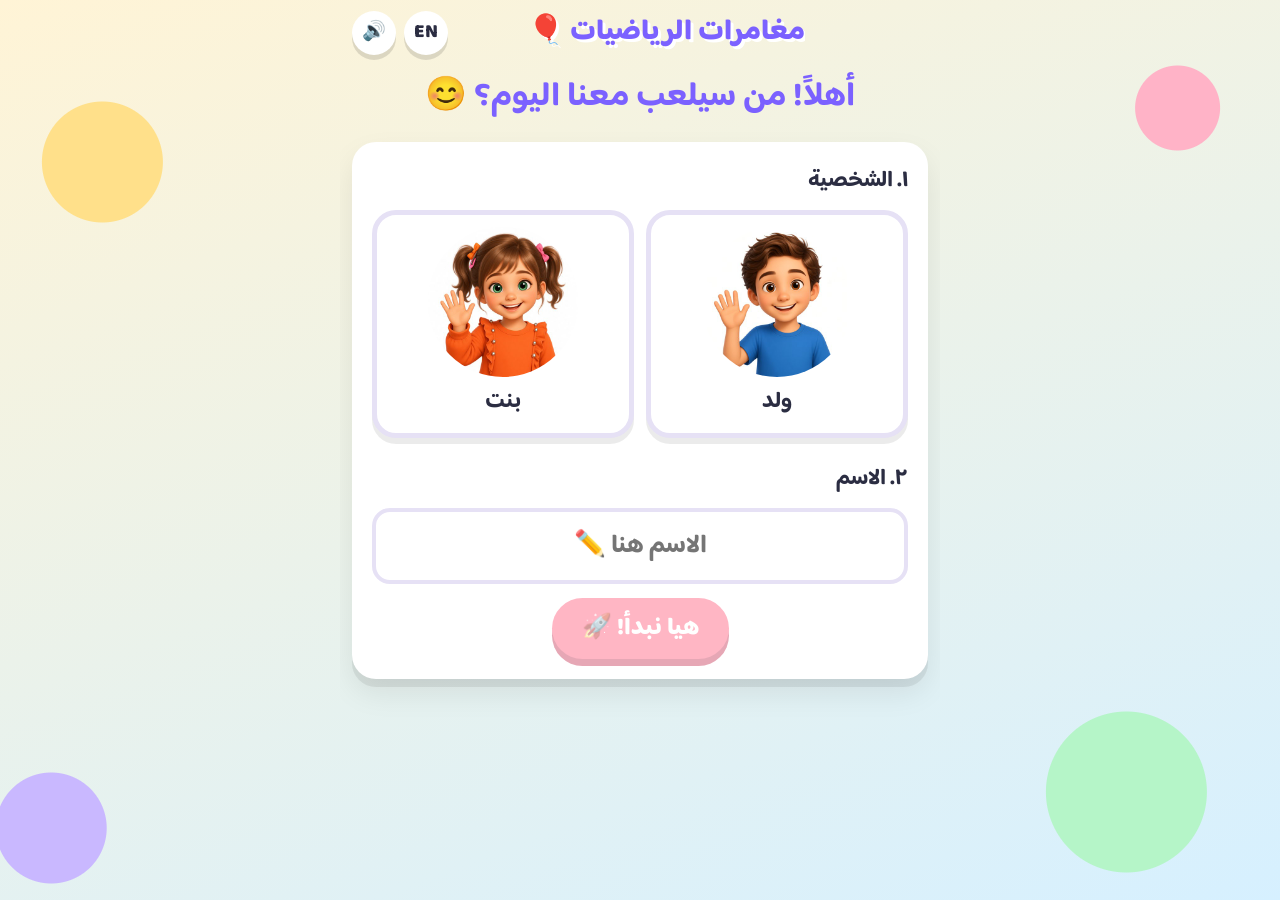
==== commit 51f622a9: "Add chapters 3-10 with randomized games, voice intros and a portrait no-scroll layout Chapters 3-10 " ====
--- a/index.html
+++ b/index.html
@@ -18,6 +18,7 @@
   <link rel="stylesheet" href="css/styles.css">
   <link rel="stylesheet" href="css/chapter1.css">
   <link rel="stylesheet" href="css/chapter2.css">
+  <link rel="stylesheet" href="css/engine.css">
 </head>
 <body>
   <canvas id="confetti" aria-hidden="true"></canvas>
@@ -33,11 +34,29 @@
 
   <main id="app"></main>
 
+  <div id="rotate" aria-hidden="true">
+    <span class="rotate-phone">📱</span>
+    <b>أدر الهاتف للوضع الطولي</b>
+    <span>Please turn your phone upright</span>
+  </div>
+
   <script src="js/profile.js"></script>
   <script src="js/sounds.js"></script>
   <script src="js/confetti.js"></script>
+  <script src="js/intros.js"></script>
+  <script src="js/voice.js"></script>
+  <script src="js/ui.js"></script>
   <script src="js/chapter1.js"></script>
   <script src="js/chapter2.js"></script>
+  <script src="js/engine.js"></script>
+  <script src="js/chapters/ch3.js"></script>
+  <script src="js/chapters/ch4.js"></script>
+  <script src="js/chapters/ch5.js"></script>
+  <script src="js/chapters/ch6.js"></script>
+  <script src="js/chapters/ch7.js"></script>
+  <script src="js/chapters/ch8.js"></script>
+  <script src="js/chapters/ch9.js"></script>
+  <script src="js/chapters/ch10.js"></script>
   <script src="js/app.js"></script>
   <script>
     if ('serviceWorker' in navigator) {
--- a/css/styles.css
+++ b/css/styles.css
@@ -15,9 +15,15 @@
 
 * { box-sizing: border-box; }
 
-html, body { margin: 0; min-height: 100%; }
-
+html, body { margin: 0; height: 100%; }
+
+/* Portrait app shell: header + one content area sized to the screen, so nothing hides below the fold. */
 body {
+  display: flex;
+  flex-direction: column;
+  height: 100vh;
+  height: 100dvh;
+  overflow: hidden;
   font-family: var(--font);
   color: var(--ink);
   background:
@@ -63,33 +69,39 @@
 /* ---------- Top bar ---------- */
 
 .topbar {
+  flex: none;
   display: flex;
   align-items: center;
   justify-content: space-between;
-  gap: 12px;
-  max-width: 1000px;
+  gap: 8px;
+  width: 100%;
+  max-width: 600px;
   margin: 0 auto;
-  padding: 14px 16px;
+  padding: calc(8px + env(safe-area-inset-top)) 12px 6px;
 }
 
 .topbar h1 {
   margin: 0;
-  font-size: clamp(1.5rem, 4.5vw, 2.4rem);
+  min-width: 0;
+  font-size: clamp(1rem, 4.8vw, 1.8rem);
   font-weight: 800;
   color: var(--purple);
   text-align: center;
+  white-space: nowrap;
+  overflow: hidden;
+  text-overflow: ellipsis;
   text-shadow: 3px 3px 0 #fff;
 }
 
-.top-actions { display: flex; gap: 10px; }
+.top-actions { display: flex; gap: 8px; }
 
 .icon-btn {
-  width: 52px;
-  height: 52px;
+  width: 44px;
+  height: 44px;
   flex: none;
   border-radius: 50%;
   background: #fff;
-  font-size: 1.4rem;
+  font-size: 1.2rem;
   font-weight: 800;
   box-shadow: 0 5px 0 rgba(0, 0, 0, .12);
   transition: transform .1s, box-shadow .1s;
@@ -99,25 +111,154 @@
 .icon-btn.hidden { visibility: hidden; }
 
 main {
-  max-width: 1000px;
+  flex: 1;
+  min-height: 0;
+  width: 100%;
+  max-width: 600px;
   margin: 0 auto;
-  padding: 4px 16px 48px;
-}
+  padding: 2px 12px calc(14px + env(safe-area-inset-bottom));
+  overflow-x: hidden;
+  overflow-y: auto;
+  overscroll-behavior: contain;
+  scrollbar-width: thin;
+}
+
+/* ---------- Scroll hint ---------- */
+
+.scroll-hint {
+  position: fixed;
+  bottom: calc(14px + env(safe-area-inset-bottom));
+  left: 50%;
+  z-index: 30;
+  display: none;
+  align-items: center;
+  justify-content: center;
+  width: 54px;
+  height: 54px;
+  margin-left: -27px;
+  border-radius: 50%;
+  background: var(--pink);
+  color: #fff;
+  font-size: 1.7rem;
+  font-weight: 800;
+  box-shadow: 0 5px 0 var(--pink-dark), 0 10px 24px rgba(0, 0, 0, .22);
+}
+
+.scroll-hint.show { display: flex; animation: hint-bounce 1.1s ease-in-out infinite; }
+.sheet .scroll-hint { position: absolute; bottom: 86px; }
+
+@keyframes hint-bounce {
+  0%, 100% { transform: translateY(0); }
+  50% { transform: translateY(9px); }
+}
+
+/* ---------- Bottom sheet (hints) ---------- */
+
+.sheet-backdrop {
+  position: fixed;
+  inset: 0;
+  z-index: 40;
+  display: flex;
+  align-items: flex-end;
+  justify-content: center;
+  background: rgba(43, 45, 66, .32);
+  animation: fade-in .25s ease-out;
+}
+
+.sheet {
+  position: relative;
+  display: flex;
+  flex-direction: column;
+  align-items: center;
+  width: 100%;
+  max-width: 600px;
+  max-height: 80dvh;
+  padding: 16px 16px calc(18px + env(safe-area-inset-bottom));
+  border-radius: 28px 28px 0 0;
+  background: #fff;
+  box-shadow: 0 -10px 30px rgba(0, 0, 0, .2);
+  animation: slide-up .4s cubic-bezier(.3, 1.3, .6, 1);
+}
+
+.sheet-body { width: 100%; min-height: 0; overflow-y: auto; text-align: center; }
+.sheet .big-btn { flex: none; margin-top: 12px; }
+.sheet .oops { margin-bottom: 10px; }
+
+.hint-box {
+  padding: 12px;
+  border-radius: 20px;
+  background: color-mix(in srgb, var(--c, var(--purple)) 9%, #fff);
+  border: 3px dashed color-mix(in srgb, var(--c, var(--purple)) 45%, #fff);
+}
+
+@keyframes slide-up {
+  from { transform: translateY(100%); }
+  to { transform: translateY(0); }
+}
+
+@keyframes fade-in {
+  from { opacity: 0; }
+  to { opacity: 1; }
+}
+
+/* ---------- Landscape blocker ---------- */
+
+#rotate { display: none; }
+
+@media (orientation: landscape) and (max-height: 500px) {
+  #rotate {
+    position: fixed;
+    inset: 0;
+    z-index: 100;
+    display: flex;
+    flex-direction: column;
+    align-items: center;
+    justify-content: center;
+    gap: 6px;
+    background: linear-gradient(160deg, #FFF4D6, #D6F0FF);
+    font-size: 1.4rem;
+    text-align: center;
+  }
+  .rotate-phone { font-size: 4rem; animation: turn 1.6s ease-in-out infinite; }
+}
+
+@keyframes turn {
+  0%, 30% { transform: rotate(-90deg); }
+  60%, 100% { transform: rotate(0); }
+}
+
+/* ---------- Listen button ---------- */
+
+.listen-btn {
+  display: inline-flex;
+  align-items: center;
+  justify-content: center;
+  width: 38px;
+  height: 38px;
+  margin-inline-start: 4px;
+  vertical-align: middle;
+  border-radius: 50%;
+  background: var(--yellow);
+  font-size: 1.15rem;
+  box-shadow: 0 3px 0 #D9A400;
+}
+
+.listen-btn.playing { animation: pulse .8s ease-in-out infinite; background: var(--green); box-shadow: 0 3px 0 var(--green-dark); }
 
 /* ---------- Home ---------- */
 
 .grid {
   display: grid;
-  grid-template-columns: repeat(auto-fill, minmax(150px, 1fr));
-  gap: 18px;
+  grid-template-columns: repeat(4, 1fr);
+  gap: 10px;
 }
 
 .table-card {
   display: flex;
   flex-direction: column;
   align-items: center;
-  gap: 2px;
-  padding: 14px 10px 12px;
+  gap: 0;
+  padding: 6px 4px 6px;
   border-radius: var(--radius);
   background: var(--c);
   color: #fff;
@@ -128,9 +269,10 @@
 .table-card:hover { transform: translateY(-4px) rotate(-1.5deg); }
 .table-card:active { transform: translateY(5px); box-shadow: 0 3px 0 color-mix(in srgb, var(--c) 65%, #000); }
 
-.card-emoji { font-size: 2rem; line-height: 1.2; }
-.card-num { font-size: 3.6rem; font-weight: 800; line-height: 1; text-shadow: 0 4px 0 rgba(0, 0, 0, .15); }
-.card-label { font-size: 1.15rem; font-weight: 700; }
+.card-emoji { font-size: 1.2rem; line-height: 1.2; }
+.card-num { font-size: clamp(1.9rem, 6.5vh, 2.8rem); font-weight: 800; line-height: 1; text-shadow: 0 3px 0 rgba(0, 0, 0, .15); }
+.card-label { display: none; }
+.table-card .stars { font-size: .8rem; }
 
 .stars { display: inline-flex; gap: 2px; font-size: 1.15rem; }
 .star { filter: grayscale(1); opacity: .35; }
@@ -141,14 +283,14 @@
   flex-wrap: wrap;
   align-items: center;
   justify-content: center;
-  gap: 10px 16px;
+  gap: 4px 12px;
   width: 100%;
-  margin-top: 24px;
-  padding: 18px;
+  margin-top: 14px;
+  padding: 12px;
   border-radius: var(--radius);
   background: linear-gradient(90deg, #FF5E7E, #FFC93C, #2ECC71, #1FB5C9, #7B61FF);
   color: #fff;
-  font-size: clamp(1.3rem, 3.5vw, 1.8rem);
+  font-size: clamp(1.15rem, 4.5vw, 1.6rem);
   font-weight: 800;
   text-shadow: 0 2px 0 rgba(0, 0, 0, .2);
   box-shadow: 0 8px 0 rgba(0, 0, 0, .18);
@@ -161,15 +303,15 @@
 /* ---------- Mascot ---------- */
 
 .mascot-row {
-  --avatar: clamp(96px, 20vw, 140px);
+  --avatar: clamp(62px, 11vh, 100px);
   display: flex;
   align-items: center;
   justify-content: center;
-  gap: 18px;
-  margin: 4px 0 16px;
-}
-
-.mascot-row.large { --avatar: clamp(110px, 26vw, 150px); margin-bottom: 22px; }
+  gap: 14px;
+  margin: 2px 0 12px;
+}
+
+.mascot-row.large { --avatar: clamp(70px, 13vh, 120px); }
 
 .avatar {
   width: var(--avatar);
@@ -187,13 +329,13 @@
 
 .bubble {
   position: relative;
-  max-width: 420px;
-  padding: 12px 20px;
-  border-radius: 22px;
-  background: #fff;
-  font-size: clamp(1.15rem, 3.4vw, 1.6rem);
-  font-weight: 800;
-  line-height: 1.4;
+  max-width: 440px;
+  padding: 8px 14px;
+  border-radius: 20px;
+  background: #fff;
+  font-size: clamp(.98rem, 4vw, 1.3rem);
+  font-weight: 800;
+  line-height: 1.45;
   box-shadow: 0 6px 0 rgba(0, 0, 0, .07);
 }
 
@@ -231,23 +373,23 @@
   display: flex;
   flex-direction: column;
   align-items: center;
-  gap: 6px;
+  gap: 2px;
   font-size: var(--s);
 }
 
 .arr-row {
   display: flex;
-  gap: 2px;
-  padding: 2px 10px;
-  border-radius: 14px;
+  gap: 1px;
+  padding: 0 8px;
+  border-radius: 10px;
   background: color-mix(in srgb, var(--c, var(--purple)) 16%, #fff);
 }
 
-.arr-row span { line-height: 1.25; }
+.arr-row span { line-height: 1.2; }
 
 .array-caption {
-  margin: 12px 0 0;
-  font-size: 1.2rem;
+  margin: 8px 0 0;
+  font-size: 1.05rem;
   font-weight: 700;
   text-align: center;
 }
@@ -257,63 +399,51 @@
 .review h2 {
   margin: 0;
   text-align: center;
-  font-size: clamp(1.5rem, 4vw, 2.2rem);
-}
-
-.hint {
-  margin: 2px 0 16px;
-  text-align: center;
-  font-size: 1.15rem;
-}
-
-.review-layout {
-  display: grid;
-  grid-template-columns: 1fr 1fr;
-  gap: 20px;
-  align-items: start;
-}
-
-.facts { display: flex; flex-direction: column; gap: 8px; }
+  font-size: clamp(1.3rem, 5.5vw, 1.9rem);
+}
+
+.review-talk {
+  margin: 0 0 8px;
+  text-align: center;
+  font-size: 1rem;
+  font-weight: 700;
+  opacity: .75;
+}
+
+.facts { display: grid; grid-template-columns: 1fr 1fr; gap: 6px; margin-top: 10px; }
 
 .fact-row {
-  padding: 4px 16px;
-  border: 4px solid transparent;
-  border-radius: 18px;
-  background: #fff;
-  box-shadow: 0 4px 0 rgba(0, 0, 0, .07);
+  padding: 0 6px;
+  border: 3px solid transparent;
+  border-radius: 14px;
+  background: #fff;
+  box-shadow: 0 3px 0 rgba(0, 0, 0, .07);
   transition: transform .12s, border-color .12s;
 }
 
-.fact-row:nth-child(odd) { background: color-mix(in srgb, var(--c) 12%, #fff); }
-.fact-row:hover { transform: scale(1.02); }
+.fact-row:nth-child(4n+1), .fact-row:nth-child(4n+4) { background: color-mix(in srgb, var(--c) 12%, #fff); }
 .fact-row.selected { border-color: var(--c); transform: scale(1.03); }
-.fact-row .equation { font-size: 1.8rem; }
+.fact-row .equation { font-size: clamp(1.15rem, 4.6vw, 1.5rem); }
 
 .review .visual {
-  position: sticky;
-  top: 16px;
-  min-height: 220px;
+  height: clamp(150px, 27vh, 240px);
   display: flex;
   flex-direction: column;
   align-items: center;
   justify-content: center;
-  border-top: 10px solid var(--c);
-}
-
-@media (max-width: 720px) {
-  .review-layout { grid-template-columns: 1fr; }
-  .review .visual { position: static; order: -1; min-height: 160px; }
+  padding: 10px;
+  border-top: 8px solid var(--c);
 }
 
 /* ---------- Buttons ---------- */
 
 .big-btn {
-  margin-top: 20px;
-  padding: 12px 34px;
+  margin-top: 14px;
+  padding: 10px 30px;
   border-radius: 999px;
   background: var(--pink);
   color: #fff;
-  font-size: clamp(1.3rem, 4vw, 1.7rem);
+  font-size: clamp(1.15rem, 4.6vw, 1.5rem);
   font-weight: 800;
   box-shadow: 0 7px 0 var(--pink-dark);
   transition: transform .1s, box-shadow .1s;
@@ -330,15 +460,15 @@
   display: flex;
   align-items: center;
   justify-content: space-between;
-  gap: 12px;
-  margin-bottom: 16px;
-}
-
-.dots { display: flex; flex-wrap: wrap; gap: 7px; }
+  gap: 10px;
+  margin-bottom: 8px;
+}
+
+.dots { display: flex; flex-wrap: wrap; gap: 5px; }
 
 .dot {
-  width: 20px;
-  height: 20px;
+  width: 16px;
+  height: 16px;
   border-radius: 50%;
   background: #fff;
   box-shadow: inset 0 0 0 3px rgba(0, 0, 0, .1);
@@ -350,10 +480,10 @@
 .dot.miss { background: #FFB199; }
 
 .streak {
-  padding: 4px 16px;
+  padding: 2px 12px;
   border-radius: 999px;
   background: #fff;
-  font-size: 1.3rem;
+  font-size: 1.1rem;
   font-weight: 800;
   box-shadow: 0 4px 0 rgba(0, 0, 0, .08);
 }
@@ -361,12 +491,13 @@
 .streak.hot { background: #FFE08A; animation: pulse 1s ease-in-out infinite; }
 
 .question {
-  text-align: center;
-  border-top: 12px solid var(--c);
-}
-
-.q-label { margin: 0; font-size: 1.1rem; font-weight: 700; opacity: .65; }
-.question .equation { font-size: clamp(3rem, 11vw, 5.2rem); }
+  padding: 10px 14px;
+  text-align: center;
+  border-top: 10px solid var(--c);
+}
+
+.q-label { margin: 0; font-size: 1rem; font-weight: 700; opacity: .65; }
+.question .equation { font-size: clamp(2.4rem, 8vh, 4.6rem); }
 
 .qmark {
   display: inline-block;
@@ -377,21 +508,17 @@
 .choices {
   display: grid;
   grid-template-columns: repeat(2, 1fr);
-  gap: 16px;
-  margin-top: 20px;
-}
-
-@media (min-width: 720px) {
-  .choices { grid-template-columns: repeat(4, 1fr); }
+  gap: 10px;
+  margin-top: 12px;
 }
 
 .choice {
-  min-height: 84px;
-  padding: 10px 0;
+  min-height: clamp(54px, 9vh, 84px);
+  padding: 4px 6px;
   border: 4px solid var(--c);
-  border-radius: 22px;
-  background: #fff;
-  font-size: clamp(2rem, 7vw, 2.8rem);
+  border-radius: 20px;
+  background: #fff;
+  font-size: clamp(1.7rem, 7vw, 2.5rem);
   font-weight: 800;
   box-shadow: 0 7px 0 color-mix(in srgb, var(--c) 60%, #000);
   transition: transform .1s, box-shadow .1s, opacity .2s;
@@ -418,14 +545,13 @@
 .choice.faded { opacity: .4; }
 
 .feedback {
-  min-height: 90px;
-  margin-top: 20px;
-  text-align: center;
-}
-
-.streak-msg { font-size: 1.5rem; font-weight: 800; color: #E8590C; }
-
-.oops { margin-bottom: 14px; font-size: clamp(1.3rem, 4vw, 1.7rem); font-weight: 700; }
+  margin-top: 10px;
+  text-align: center;
+}
+
+.streak-msg { font-size: 1.3rem; font-weight: 800; color: #E8590C; }
+
+.oops { margin-bottom: 14px; font-size: clamp(1.2rem, 4.6vw, 1.6rem); font-weight: 700; }
 .oops b { font-size: 1.4em; color: var(--green-dark); }
 
 .hint-visual { width: fit-content; max-width: 100%; margin: 0 auto; }
@@ -464,7 +590,7 @@
   transition: transform .12s, border-color .12s;
 }
 
-.avatar-choice img { width: 100%; max-width: 170px; aspect-ratio: 1; border-radius: 50%; object-fit: cover; }
+.avatar-choice img { width: 100%; max-width: min(150px, 18vh); aspect-ratio: 1; border-radius: 50%; object-fit: cover; }
 .avatar-choice:hover { transform: translateY(-3px); }
 .avatar-choice.selected { border-color: var(--green); background: #EFFFF5; }
 .avatar-choice.selected b::after { content: ' ✅'; }
@@ -500,12 +626,12 @@
 
 .result {
   max-width: 560px;
-  margin: 20px auto 0;
+  margin: 8px auto 0;
   text-align: center;
 }
 
 .result-avatar {
-  width: min(220px, 60vw);
+  width: min(170px, 24vh);
   aspect-ratio: 1;
   border-radius: 50%;
   object-fit: cover;
@@ -513,9 +639,9 @@
   box-shadow: 0 0 0 6px var(--yellow), 0 12px 24px rgba(0, 0, 0, .15);
   animation: float 2.5s ease-in-out infinite;
 }
-.result h2 { margin: 8px 0 0; font-size: clamp(1.6rem, 5vw, 2.2rem); }
-.score { margin: 6px 0; font-size: 1.4rem; font-weight: 700; }
-.stars-big .stars { font-size: 3.2rem; gap: 8px; }
+.result h2 { margin: 8px 0 0; font-size: clamp(1.3rem, 5.5vw, 2rem); }
+.score { margin: 4px 0; font-size: 1.2rem; font-weight: 700; }
+.stars-big .stars { font-size: clamp(2.2rem, 6vh, 3rem); gap: 8px; }
 
 .result-actions {
   display: flex;
@@ -523,7 +649,7 @@
   align-items: center;
 }
 
-.result-actions .big-btn { width: min(100%, 360px); margin-top: 16px; }
+.result-actions .big-btn { width: min(100%, 340px); margin-top: 10px; }
 
 /* ---------- Animations ---------- */
 
--- a/css/chapter1.css
+++ b/css/chapter1.css
@@ -1,41 +1,75 @@
 /* ---------- Start menu ---------- */
 
-.start-cards {
+.tables-banner {
+  display: flex;
+  align-items: center;
+  gap: 12px;
+  width: 100%;
+  padding: 8px 14px;
+  border-radius: var(--radius);
+  background: linear-gradient(135deg, #FF5E7E, #FFC93C);
+  color: #fff;
+  text-align: start;
+  text-shadow: 0 2px 0 rgba(0, 0, 0, .18);
+  box-shadow: 0 6px 0 #C93D5C;
+  transition: transform .12s, box-shadow .12s;
+}
+
+.tables-banner:active { transform: translateY(4px); box-shadow: 0 2px 0 #C93D5C; }
+.tables-banner .start-icon {
+  padding: 2px 12px;
+  border-radius: 16px;
+  background: rgba(255, 255, 255, .25);
+  font-size: clamp(1.5rem, 5vh, 2.2rem);
+  font-weight: 800;
+}
+.tables-banner b { flex: 1; font-size: clamp(1.2rem, 5vw, 1.6rem); }
+.tables-banner span:last-child { font-size: 1rem; font-weight: 700; }
+
+.chapter-tiles {
   display: grid;
-  grid-template-columns: repeat(auto-fit, minmax(260px, 1fr));
-  gap: 20px;
-}
-
-.start-card {
-  display: flex;
-  flex-direction: column;
-  align-items: center;
-  gap: 4px;
-  padding: 22px 16px;
-  border-radius: var(--radius);
+  grid-template-columns: repeat(2, minmax(0, 1fr));
+  gap: 9px;
+  margin-top: 12px;
+}
+
+.chapter-tile {
+  position: relative;
+  display: flex;
+  align-items: center;
+  gap: 8px;
+  min-height: clamp(52px, 8.6vh, 74px);
+  padding: 6px 10px;
+  border-radius: 18px;
   background: var(--bg);
   color: #fff;
-  text-shadow: 0 2px 0 rgba(0, 0, 0, .18);
-  box-shadow: 0 9px 0 var(--edge);
+  text-align: start;
+  text-shadow: 0 1px 0 rgba(0, 0, 0, .25);
+  box-shadow: 0 5px 0 rgba(0, 0, 0, .18);
   transition: transform .12s, box-shadow .12s;
 }
 
-.start-card:hover { transform: translateY(-4px) rotate(-1deg); }
-.start-card:active { transform: translateY(6px); box-shadow: 0 3px 0 var(--edge); }
-.start-card img { width: 120px; height: 120px; object-fit: contain; filter: drop-shadow(0 6px 6px rgba(0, 0, 0, .2)); }
-.start-card .start-icon {
-  display: flex;
-  align-items: center;
-  justify-content: center;
-  height: 120px;
-  padding: 0 22px;
-  border-radius: 28px;
-  background: rgba(255, 255, 255, .25);
-  font-size: 4rem;
+.chapter-tile:active { transform: translateY(4px); box-shadow: 0 1px 0 rgba(0, 0, 0, .18); }
+.chapter-tile .tile-icon { flex: none; width: clamp(34px, 6vh, 46px); font-size: clamp(1.6rem, 4.6vh, 2.2rem); line-height: 1; text-align: center; }
+.chapter-tile img.tile-icon { height: clamp(34px, 6vh, 46px); object-fit: contain; }
+.tile-text { display: flex; flex-direction: column; min-width: 0; line-height: 1.2; }
+.tile-text small { font-size: .78rem; font-weight: 700; opacity: .9; }
+.tile-text b { font-size: clamp(.95rem, 4vw, 1.15rem); }
+.tile-stars {
+  position: absolute;
+  top: -6px;
+  inset-inline-end: -4px;
+  padding: 0 6px;
+  border-radius: 999px;
+  background: #fff;
+  color: var(--ink);
+  font-size: .75rem;
   font-weight: 800;
-}
-.start-card b { font-size: clamp(1.5rem, 4.5vw, 2rem); line-height: 1.3; }
-.start-card span { font-size: 1.2rem; font-weight: 700; }
+  text-shadow: none;
+  box-shadow: 0 2px 0 rgba(0, 0, 0, .12);
+}
+
+.start .link-btn { margin-top: 12px; }
 
 /* ---------- Shared ---------- */
 
@@ -54,7 +88,7 @@
   align-items: center;
   justify-content: center;
   gap: .25em;
-  font-size: clamp(2rem, 8vw, 3.4rem);
+  font-size: clamp(1.7rem, 7.5vw, 3rem);
   font-weight: 800;
   line-height: 1.3;
 }
@@ -111,46 +145,50 @@
 
 /* ---------- Map ---------- */
 
-.levels { display: flex; flex-direction: column; gap: 14px; }
+.levels { display: flex; flex-direction: column; gap: 8px; }
 
 .level-card {
   display: flex;
   align-items: center;
-  gap: 14px;
+  gap: 10px;
   width: 100%;
-  padding: 10px 16px;
-  border: 4px solid var(--c);
-  border-radius: var(--radius);
+  padding: 4px 12px;
+  border: 3px solid var(--c);
+  border-radius: 18px;
   background: #fff;
   text-align: start;
-  box-shadow: 0 7px 0 color-mix(in srgb, var(--c) 60%, #000);
+  box-shadow: 0 5px 0 color-mix(in srgb, var(--c) 60%, #000);
   transition: transform .12s, box-shadow .12s;
 }
 
-.level-card:hover { transform: translateY(-3px); }
-.level-card:active { transform: translateY(5px); box-shadow: 0 2px 0 color-mix(in srgb, var(--c) 60%, #000); }
+.level-card:active { transform: translateY(4px); box-shadow: 0 1px 0 color-mix(in srgb, var(--c) 60%, #000); }
 .level-card.boss { background: linear-gradient(90deg, #FFF3C4, #F1E8FF); }
 .level-card.locked { filter: grayscale(.8); opacity: .75; }
 
-.level-monster { width: 84px; height: 84px; flex: none; object-fit: contain; }
-.level-info { display: flex; flex: 1; flex-direction: column; line-height: 1.35; }
-.level-num { font-size: 1rem; font-weight: 700; color: var(--c); }
-.level-info b { font-size: clamp(1.25rem, 4vw, 1.6rem); }
-.level-sub { font-size: 1.05rem; opacity: .75; }
-.level-status { flex: none; font-size: 1.6rem; }
+.level-monster { width: clamp(40px, 6.5vh, 60px); height: clamp(40px, 6.5vh, 60px); flex: none; object-fit: contain; }
+.level-info { display: flex; flex: 1; min-width: 0; flex-direction: column; line-height: 1.25; }
+.level-num { font-size: .8rem; font-weight: 700; color: color-mix(in srgb, var(--c) 75%, #000); }
+.level-info b { font-size: clamp(1rem, 4.2vw, 1.25rem); }
+.level-sub { font-size: .85rem; opacity: .75; }
+@media (max-height: 800px) {
+  .level-sub { display: none; }
+  .levels .level-monster { width: clamp(36px, 5.5vh, 60px); height: clamp(36px, 5.5vh, 60px); }
+}
+.level-status { flex: none; }
+.level-status .stars { font-size: .95rem; }
 
 /* ---------- Learn ---------- */
 
-.rule-card { border-top: 12px solid var(--c); }
-.rule-card .ch1-eq { margin-bottom: 14px; }
-
-.rule-list { margin: 0; padding: 0; list-style: none; display: flex; flex-direction: column; gap: 10px; }
-.rule-list li { display: flex; align-items: center; gap: 12px; font-size: 1.15rem; line-height: 1.45; }
-.rule-list img { width: 56px; height: 56px; flex: none; object-fit: contain; }
-
-.vs-preview { display: flex; align-items: center; justify-content: center; gap: 12px; margin-top: 16px; }
-.vs-preview img { width: 110px; height: 110px; object-fit: contain; animation: float 2.4s ease-in-out infinite; }
-.vs-preview p { margin: 0; font-size: 1.35rem; font-weight: 800; }
+.rule-card { padding: 12px; border-top: 10px solid var(--c); }
+.rule-card .ch1-eq { margin-bottom: 8px; }
+
+.rule-list { margin: 0; padding: 0; list-style: none; display: flex; flex-direction: column; gap: 6px; }
+.rule-list li { display: flex; align-items: center; gap: 10px; font-size: .95rem; line-height: 1.4; }
+.rule-list img { width: 40px; height: 40px; flex: none; object-fit: contain; }
+
+.vs-preview { display: flex; align-items: center; justify-content: center; gap: 10px; margin-top: 8px; }
+.vs-preview img { width: clamp(50px, 9vh, 90px); height: clamp(50px, 9vh, 90px); object-fit: contain; animation: float 2.4s ease-in-out infinite; }
+.vs-preview p { margin: 0; font-size: 1.1rem; font-weight: 800; }
 
 /* ---------- Battle ---------- */
 
@@ -161,7 +199,7 @@
   align-items: flex-end;
   justify-content: space-between;
   gap: 8px;
-  padding: 12px 12px 18px;
+  padding: 6px 10px 10px;
   border: 5px solid #fff;
   border-radius: var(--radius);
   background:
@@ -174,12 +212,12 @@
 [dir=rtl] .arena { --toward: -1; }
 
 .fighter { display: flex; flex: 1; flex-direction: column; align-items: center; gap: 6px; min-width: 0; }
-.fighter img { display: block; width: clamp(120px, 34vw, 210px); height: clamp(120px, 34vw, 210px); object-fit: contain; filter: drop-shadow(0 8px 4px rgba(0, 0, 0, .22)); user-select: none; }
+.fighter img { display: block; width: clamp(84px, 17vh, 190px); height: clamp(84px, 17vh, 190px); object-fit: contain; filter: drop-shadow(0 8px 4px rgba(0, 0, 0, .22)); user-select: none; }
 
 [dir=rtl] .hero-img[data-face=right],
 [dir=ltr] .hero-img[data-face=left] { transform: scaleX(-1); }
 
-.hearts { display: flex; gap: 4px; font-size: clamp(1.5rem, 5vw, 2rem); }
+.hearts { display: flex; gap: 4px; font-size: clamp(1.2rem, 4.5vw, 1.7rem); }
 .heart.lost { animation: bounce .5s; opacity: .7; }
 
 .hp { width: min(100%, 220px); text-align: center; }
@@ -219,29 +257,29 @@
 .battle-talk {
   width: fit-content;
   max-width: 100%;
-  margin: 14px auto 0;
-  padding: 8px 20px;
+  margin: 8px auto 0;
+  padding: 4px 16px;
   border-radius: 999px;
   background: #fff;
-  font-size: clamp(1.1rem, 3.6vw, 1.4rem);
+  font-size: clamp(1rem, 4vw, 1.25rem);
   font-weight: 800;
   text-align: center;
   box-shadow: 0 5px 0 rgba(0, 0, 0, .07);
 }
 
-.ch1-question { margin-top: 14px; border-top: 12px solid var(--c); }
+.ch1-question { margin-top: 8px; padding: 8px 12px; border-top: 10px solid var(--c); }
 
 .hint-card { width: fit-content; max-width: 100%; margin: 0 auto; }
-.hint-rule { margin: 0 0 12px; font-size: 1.2rem; font-weight: 700; }
+.hint-rule { margin: 0 0 8px; font-size: 1.05rem; font-weight: 700; line-height: 1.5; }
 
 /* ---------- End ---------- */
 
-.ch1-end { max-width: 560px; margin: 20px auto 0; text-align: center; border-top: 12px solid var(--c); }
-.ch1-end h2 { margin: 8px 0 0; font-size: clamp(1.5rem, 5vw, 2.1rem); }
+.ch1-end { max-width: 560px; margin: 8px auto 0; padding: 14px; text-align: center; border-top: 10px solid var(--c); }
+.ch1-end h2 { margin: 6px 0 0; font-size: clamp(1.3rem, 5.5vw, 1.9rem); }
 
 .end-scene { display: flex; align-items: flex-end; justify-content: center; gap: 10px; }
-.end-hero { width: min(200px, 45vw); animation: float 2.5s ease-in-out infinite; }
-.end-monster { width: min(140px, 32vw); }
+.end-hero { width: min(150px, 22vh); animation: float 2.5s ease-in-out infinite; }
+.end-monster { width: min(110px, 16vh); }
 .end-monster.beaten { transform: rotate(-80deg) translateY(20px); filter: grayscale(.7); opacity: .65; }
 
 /* ---------- Animations ---------- */
--- a/css/chapter2.css
+++ b/css/chapter2.css
@@ -4,24 +4,24 @@
   display: flex;
   align-items: center;
   justify-content: center;
-  width: 84px;
-  height: 84px;
+  width: clamp(42px, 7vh, 60px);
+  height: clamp(42px, 7vh, 60px);
   flex: none;
   border-radius: 50%;
   background: color-mix(in srgb, var(--c) 18%, #fff);
-  font-size: 2.8rem;
+  font-size: clamp(1.5rem, 4.5vh, 2.2rem);
 }
 
 /* ---------- Clock ---------- */
 
 .clock {
   display: block;
-  width: min(250px, 66vw);
+  width: min(220px, 60vw, 27vh);
   margin: 0 auto;
   user-select: none;
 }
 
-.clock.small { width: min(170px, 40vw); }
+.clock.small { width: min(150px, 40vw, 20vh); }
 .clock.interactive { touch-action: none; cursor: grab; }
 .clock.interactive.dragging { cursor: grabbing; }
 
@@ -37,13 +37,13 @@
 .clock.correct .rim { fill: var(--green); }
 
 .clock-fig { margin: 0; text-align: center; }
-.clock-fig figcaption { margin-top: 6px; font-size: 1.2rem; font-weight: 800; color: color-mix(in srgb, var(--c) 70%, #000); }
-.clock-pair { display: flex; flex-wrap: wrap; justify-content: center; gap: 18px; }
-
-.clock-steps { display: flex; justify-content: center; gap: 14px; margin-top: 12px; }
+.clock-fig figcaption { margin-top: 2px; font-size: 1rem; font-weight: 800; color: color-mix(in srgb, var(--c) 70%, #000); }
+.clock-pair { display: flex; justify-content: center; gap: 12px; }
+
+.clock-steps { display: flex; justify-content: center; gap: 12px; margin-top: 8px; }
 
 .step-btn {
-  padding: 6px 18px;
+  padding: 4px 16px;
   border: 3px solid var(--c, var(--purple));
   border-radius: 999px;
   background: #fff;
@@ -61,8 +61,8 @@
   display: flex;
   justify-content: center;
   flex-wrap: wrap;
-  gap: 6px;
-  margin-bottom: 12px;
+  gap: 5px;
+  margin-bottom: 8px;
 }
 
 .stop {
@@ -70,11 +70,11 @@
   display: flex;
   align-items: center;
   justify-content: center;
-  width: 40px;
-  height: 40px;
+  width: 32px;
+  height: 32px;
   border-radius: 50%;
   background: #fff;
-  font-size: 1.3rem;
+  font-size: 1.05rem;
   box-shadow: 0 3px 0 rgba(0, 0, 0, .1);
   opacity: .55;
 }
@@ -104,8 +104,8 @@
   display: flex;
   align-items: flex-end;
   justify-content: space-between;
-  min-height: 170px;
-  padding: 34px 24px 0;
+  height: clamp(100px, 16vh, 160px);
+  padding: 26px 20px 0;
   border: 5px solid #fff;
   border-radius: var(--radius);
   box-shadow: 0 8px 0 rgba(0, 0, 0, .08);
@@ -131,7 +131,8 @@
 }
 
 .c2-hero {
-  width: clamp(110px, 30vw, 160px);
+  display: block;
+  height: clamp(70px, 12.5vh, 130px);
   filter: drop-shadow(0 6px 4px rgba(0, 0, 0, .25));
   user-select: none;
 }
@@ -143,18 +144,18 @@
 [dir=rtl] .c2-hero[data-face=right],
 [dir=ltr] .c2-hero[data-face=left] { transform: scaleX(-1); }
 
-.scene-emoji { margin-bottom: 20px; font-size: clamp(3.4rem, 12vw, 5rem); animation: bob 2.4s ease-in-out infinite; }
+.scene-emoji { margin-bottom: 12px; font-size: clamp(2.4rem, 7vh, 4rem); animation: bob 2.4s ease-in-out infinite; }
 
 .c2-say {
   position: relative;
-  margin: 18px auto 0;
+  margin: 12px auto 0;
   max-width: 640px;
-  padding: 12px 20px;
-  border-radius: 22px;
-  background: #fff;
-  font-size: clamp(1.15rem, 3.6vw, 1.45rem);
+  padding: 8px 14px;
+  border-radius: 20px;
+  background: #fff;
+  font-size: clamp(1rem, 4.2vw, 1.3rem);
   font-weight: 700;
-  line-height: 1.6;
+  line-height: 1.5;
   text-align: center;
   box-shadow: 0 6px 0 rgba(0, 0, 0, .07);
 }
@@ -174,9 +175,10 @@
 .c2-say small { font-size: .85em; opacity: .75; }
 .tm { display: inline-block; padding: 0 8px; border-radius: 10px; background: color-mix(in srgb, var(--c) 20%, #fff); }
 
-.c2-mission { margin-top: 16px; border-top: 12px solid var(--c); }
-
-.c2-choices .choice { font-size: clamp(1.4rem, 5vw, 2.1rem); line-height: 1.3; padding: 10px 8px; }
+.c2-mission { margin-top: 10px; padding: 10px; border-top: 10px solid var(--c); }
+
+.c2-choices .choice { font-size: clamp(1.2rem, 5vw, 1.9rem); line-height: 1.25; padding: 4px 6px; }
+.c2-play .big-btn { margin-top: 10px; }
 .c2-choices.n2 { grid-template-columns: repeat(2, 1fr); }
 .c2-choices.n3 { grid-template-columns: repeat(3, 1fr); }
 
@@ -198,7 +200,7 @@
 
 .stopwatch.hidden-time { color: var(--yellow); animation: pulse 1s ease-in-out infinite; }
 
-.big-emoji { font-size: 5rem; text-align: center; line-height: 1.2; }
+.big-emoji { font-size: clamp(2.8rem, 8vh, 4.5rem); text-align: center; line-height: 1.2; }
 .c2-eq { font-size: clamp(1.4rem, 5.5vw, 2.4rem); }
 
 .race { display: flex; flex-wrap: wrap; justify-content: center; gap: 14px; font-size: clamp(1.3rem, 4.5vw, 1.8rem); font-weight: 800; }
@@ -234,22 +236,12 @@
 
 /* ---------- Clock lab ---------- */
 
-.lab-layout {
-  display: grid;
-  grid-template-columns: 1fr 1fr;
-  gap: 20px;
-  align-items: start;
-}
-
-@media (max-width: 720px) {
-  .lab-layout { grid-template-columns: 1fr; }
-}
-
-.lab-clock { text-align: center; border-top: 12px solid var(--c); }
-.lab-digital { margin-top: 10px; font-size: 3rem; font-weight: 800; color: color-mix(in srgb, var(--c) 70%, #000); }
-.lab-say { margin: 0; font-size: 1.4rem; font-weight: 800; }
-.lab-tips ul { margin: 0; padding-inline-start: 22px; display: flex; flex-direction: column; gap: 10px; font-size: 1.2rem; font-weight: 700; line-height: 1.5; }
-.lab-actions { display: flex; flex-wrap: wrap; justify-content: center; gap: 0 12px; }
-.lab-actions .big-btn { font-size: 1.2rem; padding: 10px 22px; }
-
-.end-emoji { font-size: 5rem; margin-bottom: 10px; }
+.lab-clock { padding: 10px; text-align: center; border-top: 10px solid var(--c); }
+.lab-digital { margin-top: 4px; font-size: clamp(1.8rem, 5vh, 2.6rem); font-weight: 800; line-height: 1.2; color: color-mix(in srgb, var(--c) 70%, #000); }
+.lab-say { margin: 0; font-size: 1.2rem; font-weight: 800; }
+.lab-tips { margin-top: 10px; padding: 10px 14px; }
+.lab-tips ul { margin: 0; padding-inline-start: 20px; display: flex; flex-direction: column; gap: 4px; font-size: .95rem; font-weight: 700; line-height: 1.4; }
+.lab-actions { display: flex; justify-content: center; gap: 10px; }
+.lab-actions .big-btn { margin-top: 8px; font-size: 1.05rem; padding: 6px 16px; }
+
+.end-emoji { font-size: clamp(3rem, 9vh, 4.5rem); margin-bottom: 10px; }
--- a/css/engine.css
+++ b/css/engine.css
@@ -0,0 +1,252 @@
+/* ---------- Chapters 3–10: map & lesson ---------- */
+
+.adv-levels { display: flex; flex-direction: column; gap: 8px; }
+
+.adv-level-icon {
+  display: flex;
+  align-items: center;
+  justify-content: center;
+  width: clamp(40px, 6.5vh, 56px);
+  height: clamp(40px, 6.5vh, 56px);
+  flex: none;
+  border-radius: 50%;
+  background: color-mix(in srgb, var(--c) 18%, #fff);
+  font-size: clamp(1.3rem, 4vh, 1.9rem);
+}
+
+.adv-learn .rule-card { display: flex; flex-direction: column; align-items: center; gap: 6px; text-align: center; }
+
+/* ---------- Play ---------- */
+
+.adv-top { display: flex; align-items: center; justify-content: space-between; gap: 8px; margin-bottom: 6px; }
+
+.adv-chip {
+  min-width: 0;
+  padding: 2px 12px;
+  border-radius: 999px;
+  background: #fff;
+  font-size: .95rem;
+  font-weight: 800;
+  white-space: nowrap;
+  overflow: hidden;
+  text-overflow: ellipsis;
+  box-shadow: 0 3px 0 rgba(0, 0, 0, .07);
+}
+
+.adv-count { flex: none; padding: 2px 12px; border-radius: 999px; background: var(--c); color: #fff; font-weight: 800; }
+
+.adv-scene {
+  position: relative;
+  display: flex;
+  align-items: flex-end;
+  justify-content: space-between;
+  gap: 8px;
+  height: clamp(92px, 15vh, 140px);
+  padding: 0 10px;
+  border: 4px solid #fff;
+  border-radius: 22px;
+  box-shadow: 0 6px 0 rgba(0, 0, 0, .08);
+  overflow: hidden;
+}
+
+.scene-party { background: linear-gradient(#FFD6EC, #FFF0F7 62%, #F7B6D2 62%, #E98DB5); }
+.scene-treasure { background: linear-gradient(#8ED8FF, #D4F4FF 55%, #F6D79A 55%, #E7B96A); }
+.scene-river { background: linear-gradient(#9EE3FF, #D4F4FF 50%, #8EDB6E 50%, #8EDB6E 62%, #4FA9E8 62%, #2E86DE); }
+.scene-sky { background: radial-gradient(circle at 70% 30%, #fff 0 14px, transparent 15px), radial-gradient(circle at 30% 55%, #fff 0 18px, transparent 19px), linear-gradient(#7FD3FF, #D4F4FF 82%, #8EDB6E 82%); }
+.scene-track { background: linear-gradient(#9EE3FF, #D4F4FF 30%, #6C7A89 30%, #6C7A89 100%); }
+.scene-road { background: linear-gradient(#FFD27A, #FFF1C9 60%, #808E9B 60%, #636E72); }
+.scene-space { background: radial-gradient(circle at 20% 30%, #fff 0 1.5px, transparent 2px), radial-gradient(circle at 60% 15%, #fff 0 1.5px, transparent 2px), radial-gradient(circle at 85% 60%, #fff 0 1.5px, transparent 2px), radial-gradient(circle at 40% 70%, #fff 0 1px, transparent 1.5px), linear-gradient(#1B1F4B, #3B3F8F 85%, #8EDB6E 85%); }
+.scene-factory { background: linear-gradient(#DFE6E9, #F5F7F8 62%, #B2BEC3 62%, #8395A0); }
+
+.adv-hero {
+  display: block;
+  height: clamp(62px, 10.5vh, 108px);
+  filter: drop-shadow(0 5px 3px rgba(0, 0, 0, .25));
+  user-select: none;
+}
+
+[dir=rtl] .adv-hero[data-face=right],
+[dir=ltr] .adv-hero[data-face=left] { transform: scaleX(-1); }
+
+.m-goal { flex: none; margin-bottom: 8px; font-size: clamp(1.8rem, 5vh, 2.6rem); transition: transform .4s; }
+.m-goal.reached { transform: scale(1.3); animation: bounce .6s; }
+
+/* path */
+.m-track { display: flex; flex: 1; align-items: flex-end; gap: 4px; height: 100%; padding-bottom: 10px; }
+.m-stone { position: relative; flex: 1; height: 12px; border-radius: 50%; background: #B9894A; box-shadow: inset 0 -3px 0 rgba(0, 0, 0, .2); }
+.m-stone.ok { background: var(--green); }
+.m-stone.miss { background: #FF8A6B; }
+.m-stone .adv-hero, .m-goal .adv-hero { position: absolute; bottom: 6px; left: 50%; translate: -50% 0; }
+.m-track .m-goal { position: relative; }
+
+/* build */
+.m-build { display: flex; flex: 1; align-self: flex-end; gap: 2px; margin-bottom: 10px; }
+.m-slot { display: flex; flex: 1; align-items: center; justify-content: center; height: 26px; border-bottom: 4px dashed rgba(255, 255, 255, .8); font-size: 1.15rem; }
+.m-slot.ok { border-bottom: 4px solid #8B5A2B; animation: pop-in .4s; }
+.m-slot.miss { opacity: .3; }
+
+/* fill */
+.mech-fill .adv-scene { justify-content: space-around; }
+.m-jar {
+  position: relative;
+  width: clamp(80px, 26vw, 120px);
+  height: 82%;
+  margin-bottom: 6px;
+  border: 4px solid #fff;
+  border-top-width: 2px;
+  border-radius: 6px 6px 22px 22px;
+  background: rgba(255, 255, 255, .45);
+  overflow: hidden;
+}
+.m-jar-fill { position: absolute; inset: auto 0 0; background: color-mix(in srgb, var(--c) 45%, #fff); transition: height .6s ease-out; }
+.m-jar-items { position: absolute; inset: 4px 4px 4px; display: flex; flex-wrap: wrap-reverse; align-content: flex-start; justify-content: center; font-size: .95rem; }
+.m-jar-items .emo-row { display: contents; }
+.m-jar-label { position: absolute; top: 2px; left: 50%; translate: -50% 0; font-size: 1.3rem; }
+
+/* climb */
+.m-sky { position: relative; flex: 1; height: 100%; }
+.m-sky .m-goal { position: absolute; top: 4px; left: 50%; translate: -50% 0; margin: 0; }
+.m-vehicle { position: absolute; left: 50%; translate: -50% 0; font-size: clamp(1.8rem, 5vh, 2.5rem); transition: bottom .7s cubic-bezier(.3, 1.4, .6, 1); }
+
+/* race */
+.mech-race .adv-scene { padding: 0; }
+.m-lanes { position: relative; display: flex; flex: 1; flex-direction: column; justify-content: space-evenly; height: 100%; padding: 0 44px 0 6px; }
+[dir=rtl] .m-lanes { padding: 0 6px 0 44px; }
+.m-lane { position: relative; height: 44%; border-bottom: 3px dashed rgba(255, 255, 255, .7); }
+.m-runner { position: absolute; bottom: 0; transition: inset-inline-start .7s ease-out; }
+.m-runner .adv-hero { height: clamp(38px, 6vh, 58px); }
+.m-runner.rival { font-size: clamp(1.6rem, 4.5vh, 2.3rem); line-height: 1; }
+.m-flag { position: absolute; top: 50%; inset-inline-end: 6px; translate: 0 -50%; font-size: 1.8rem; }
+
+.adv-say {
+  margin: 10px auto 0;
+  padding: 8px 14px;
+  border-radius: 18px;
+  background: #fff;
+  font-size: clamp(1rem, 4.3vw, 1.25rem);
+  font-weight: 700;
+  line-height: 1.5;
+  text-align: center;
+  box-shadow: 0 5px 0 rgba(0, 0, 0, .07);
+}
+
+.adv-say small { font-size: .85em; opacity: .8; }
+
+.adv-card {
+  display: flex;
+  flex-direction: column;
+  align-items: center;
+  margin-top: 10px;
+  padding: 10px;
+  text-align: center;
+  border-top: 8px solid var(--c);
+}
+
+.adv-card.correct { border-top-color: var(--green); }
+
+.adv-choices .choice { font-size: clamp(1.15rem, 5.4vw, 1.9rem); line-height: 1.25; }
+.adv-choices.n3 { grid-template-columns: repeat(3, 1fr); }
+
+.adv-eq { font-size: clamp(1.6rem, 7vw, 2.5rem); }
+.eq-word { font-size: .62em; color: color-mix(in srgb, var(--c, var(--purple)) 70%, #000); }
+.adv-say .box, .adv-card .box { font-size: 1em; }
+
+/* ---------- Column arithmetic & keypad ---------- */
+
+.col-math { display: inline-flex; flex-direction: column; font-size: clamp(1.8rem, 7.5vw, 2.5rem); font-weight: 800; }
+.col-row { display: grid; grid-template-columns: repeat(var(--w), 1.2em); justify-content: center; }
+.col-cell { min-height: 1.2em; text-align: center; line-height: 1.2; }
+.col-cell.op { color: var(--pink); }
+.col-line { height: 4px; margin: 2px 0 4px; border-radius: 2px; background: var(--ink); }
+.col-cell.ans { min-height: 1.3em; margin: 0 2px; border: 3px dashed color-mix(in srgb, var(--c, var(--purple)) 55%, #fff); border-radius: 10px; line-height: 1.1; }
+.col-cell.ans.typed { border-style: solid; border-color: #B9BCCB; }
+.col-cell.ans.cur { border-style: solid; border-color: var(--c, var(--purple)); background: color-mix(in srgb, var(--c, var(--purple)) 12%, #fff); animation: pulse 1s ease-in-out infinite; }
+.col-cell.ans.filled { border: 3px solid var(--green); background: var(--green); color: #fff; }
+.col-row.marks .col-cell { font-size: .5em; line-height: 1.3; color: #E74C3C; }
+.col-cell.struck { text-decoration: line-through 3px #E74C3C; opacity: .75; }
+
+.adv-type-hint { margin: 6px 0 0; text-align: center; font-size: .88rem; font-weight: 700; opacity: .7; }
+
+.keypad { display: grid; grid-template-columns: repeat(6, 1fr); gap: 6px; margin-top: 8px; }
+
+.key {
+  height: clamp(44px, 7.4vh, 60px);
+  border: 3px solid var(--c);
+  border-radius: 14px;
+  background: #fff;
+  font-size: clamp(1.3rem, 5.6vw, 1.7rem);
+  font-weight: 800;
+  box-shadow: 0 4px 0 color-mix(in srgb, var(--c) 55%, #000);
+}
+
+.key:active:not(:disabled) { transform: translateY(3px); box-shadow: 0 1px 0 color-mix(in srgb, var(--c) 55%, #000); }
+.key.del { background: #FFE1D9; }
+.key.ok { border-color: var(--green-dark); background: var(--green); color: #fff; box-shadow: 0 4px 0 var(--green-dark); }
+.key:disabled { opacity: .4; cursor: default; }
+
+/* ---------- Visual helpers ---------- */
+
+.emo-row { display: flex; flex-wrap: wrap; justify-content: center; gap: 1px; max-width: 100%; font-size: clamp(1.05rem, 4.6vw, 1.45rem); line-height: 1.25; }
+.emo-kids { margin-top: 6px; }
+.emo-groups { display: flex; flex-wrap: wrap; justify-content: center; gap: 6px; margin-bottom: 6px; }
+.emo-group { display: flex; max-width: 7em; padding: 2px 6px; border: 3px solid color-mix(in srgb, var(--c, var(--purple)) 50%, #fff); border-radius: 14px; background: #fff; }
+.emo-group.left { border-style: dashed; border-color: #FF8A6B; }
+.emo-in { display: flex; flex-wrap: wrap; justify-content: center; font-size: 1.05rem; }
+
+.step-line { display: flex; flex-wrap: wrap; align-items: center; justify-content: center; gap: 4px 8px; }
+.step-line .adv-eq { font-size: clamp(1.2rem, 5.2vw, 1.8rem); }
+.step-tag { padding: 0 10px; border-radius: 999px; background: color-mix(in srgb, var(--c, var(--purple)) 18%, #fff); font-size: .85rem; font-weight: 800; }
+
+.unit-row { display: flex; justify-content: space-around; width: 100%; font-size: 2.4rem; }
+.unit-row span { display: flex; flex-direction: column; align-items: center; }
+.unit-row b { font-size: 1.2rem; }
+
+.big-num { font-size: clamp(1.9rem, 8.5vw, 2.7rem); font-weight: 800; letter-spacing: 1px; }
+
+/* tape measure */
+.tape { width: 100%; max-width: 360px; }
+.tape-body { fill: #FFE08A; stroke: #E0B000; stroke-width: 2; }
+.tape-tick { stroke: var(--ink); stroke-width: 1.5; }
+.tape-num { font: 800 12px var(--font); fill: var(--ink); text-anchor: middle; }
+.tape-arrow { fill: var(--pink); }
+
+/* route map */
+.route-map { width: 100%; max-width: 330px; }
+.route-road { fill: none; stroke: #C8A26A; stroke-width: 8; stroke-linecap: round; stroke-linejoin: round; }
+.route-straight { stroke: var(--blue); stroke-width: 3; stroke-dasharray: 8 6; }
+.route-num { font: 800 14px var(--font); fill: var(--ink); text-anchor: middle; }
+.route-num.dash { fill: var(--blue-dark); }
+.route-emoji { font-size: 28px; text-anchor: middle; dominant-baseline: central; }
+
+/* tally & data */
+.tally { height: 56px; max-width: 100%; }
+.tally line { stroke: var(--ink); stroke-width: 4; stroke-linecap: round; }
+.tally .slash { stroke: var(--pink); }
+
+.bars { width: 100%; max-width: 330px; }
+.bars .grid { stroke: #E3E5EE; stroke-width: 1; }
+.bars .axis { font: 700 11px var(--font); fill: var(--ink); text-anchor: end; dominant-baseline: central; }
+.bar.b0 { fill: #FF5E7E; }
+.bar.b1 { fill: #FFC93C; }
+.bar.b2 { fill: #1FB5C9; }
+.bar.b3 { fill: #7B61FF; }
+.bar-emoji { font-size: 18px; text-anchor: middle; }
+
+.data-table { border-collapse: collapse; font-size: 1.1rem; font-weight: 700; }
+.data-table caption { margin-bottom: 4px; font-size: .95rem; font-weight: 800; }
+.data-table td { padding: 2px 14px; border: 2px solid #E6E1F5; }
+.data-table td:last-child { text-align: center; font-size: 1.25rem; color: color-mix(in srgb, var(--c, var(--purple)) 75%, #000); }
+.data-table tr:nth-child(odd) { background: color-mix(in srgb, var(--c, var(--purple)) 8%, #fff); }
+
+/* place value & number line */
+.pv-chart { border-collapse: collapse; margin: 0 auto 6px; }
+.pv-chart th { padding: 2px 3px; font-size: .62rem; line-height: 1.2; vertical-align: bottom; border-bottom: 2px solid #E6E1F5; }
+.pv-chart td { padding: 0 6px; font-size: 1.6rem; font-weight: 800; text-align: center; }
+.pv-chart .hl { background: #FFE08A; border-radius: 6px; }
+
+.numline { width: 100%; max-width: 360px; }
+.nl-axis { stroke: var(--ink); stroke-width: 3; }
+.nl-tick { stroke: var(--ink); stroke-width: 2; }
+.nl-tick.big { stroke-width: 3; }
+.nl-num { font: 800 11px var(--font); fill: var(--ink); text-anchor: middle; }
+.nl-arrow { fill: var(--pink); }
